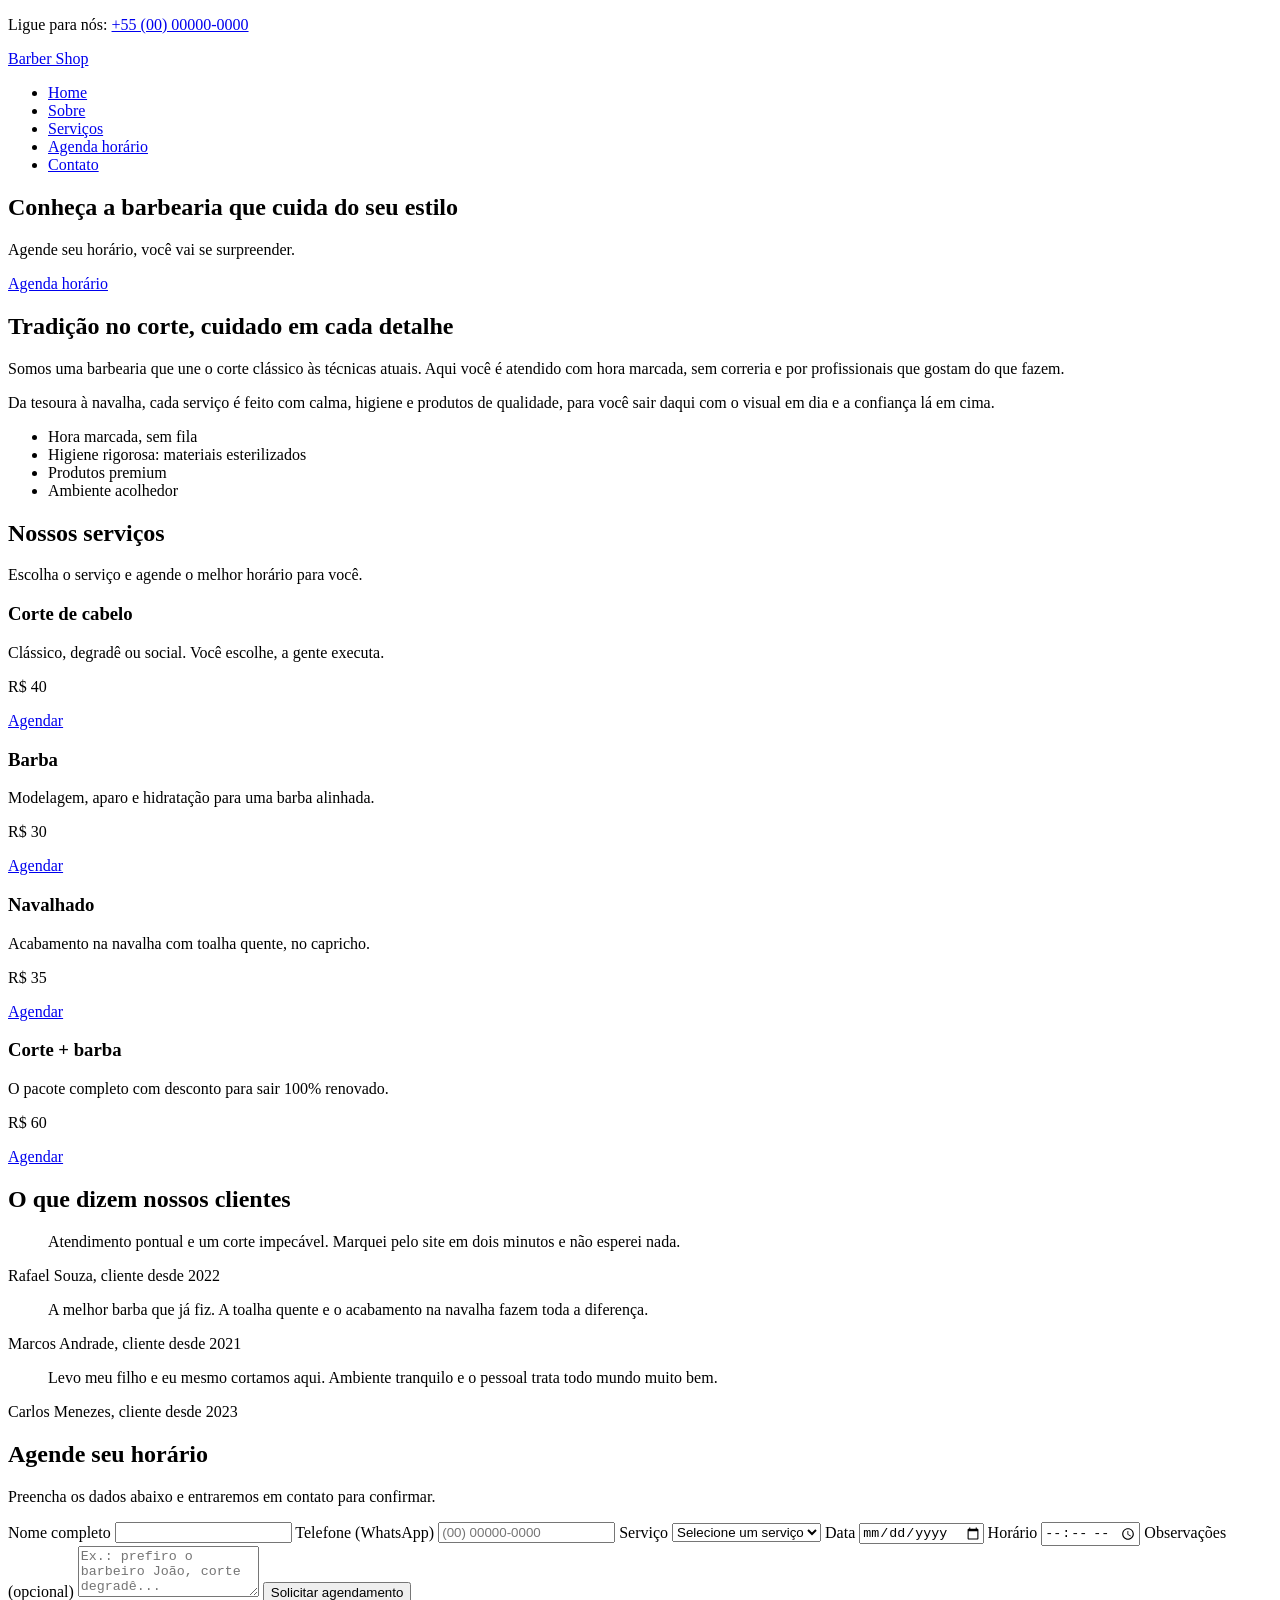
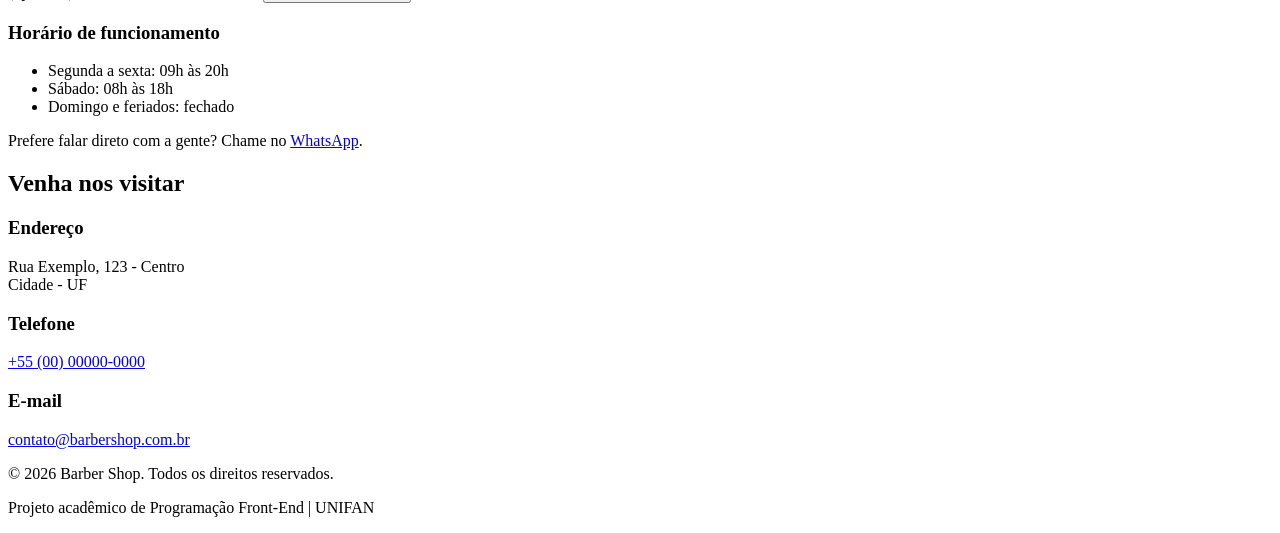
==== index.html @ 14762e59 "Versão 1 - estrutura htlm inicial" ====
<!DOCTYPE html>
<html lang="pt-BR">

<head>
  <meta charset="UTF-8">
  <meta name="viewport" content="width=device-width, initial-scale=1">
  <title>Barber Shop | Barbearia com hora marcada</title>
</head>

<body>

  <header>
    <p>Ligue para nós: <a href="tel:+5500000000000">+55 (00) 00000-0000</a></p>

    <nav aria-label="Menu principal">
      <a href="#home">Barber Shop</a>
      <ul>
        <li><a href="#home">Home</a></li>
        <li><a href="#sobre">Sobre</a></li>
        <li><a href="#servicos">Serviços</a></li>
        <li><a href="#agendamento">Agenda horário</a></li>
        <li><a href="#contato">Contato</a></li>
      </ul>
    </nav>
  </header>

  <main>

    <section id="home">
      <h1>Conheça a barbearia que cuida do seu estilo</h1>
      <p>Agende seu horário, você vai se surpreender.</p>
      <a href="#agendamento">Agenda horário</a>
    </section>

    <section id="sobre">
      <h2>Tradição no corte, cuidado em cada detalhe</h2>
      <p>
        Somos uma barbearia que une o corte clássico às técnicas atuais. Aqui você é atendido
        com hora marcada, sem correria e por profissionais que gostam do que fazem.
      </p>
      <p>
        Da tesoura à navalha, cada serviço é feito com calma, higiene e produtos de qualidade,
        para você sair daqui com o visual em dia e a confiança lá em cima.
      </p>

      <ul>
        <li>Hora marcada, sem fila</li>
        <li>Higiene rigorosa: materiais esterilizados</li>
        <li>Produtos premium</li>
        <li>Ambiente acolhedor</li>
      </ul>
    </section>

    <section id="servicos">
      <h2>Nossos serviços</h2>
      <p>Escolha o serviço e agende o melhor horário para você.</p>

      <article>
        <h3>Corte de cabelo</h3>
        <p>Clássico, degradê ou social. Você escolhe, a gente executa.</p>
        <p>R$ 40</p>
        <a href="#agendamento">Agendar</a>
      </article>

      <article>
        <h3>Barba</h3>
        <p>Modelagem, aparo e hidratação para uma barba alinhada.</p>
        <p>R$ 30</p>
        <a href="#agendamento">Agendar</a>
      </article>

      <article>
        <h3>Navalhado</h3>
        <p>Acabamento na navalha com toalha quente, no capricho.</p>
        <p>R$ 35</p>
        <a href="#agendamento">Agendar</a>
      </article>

      <article>
        <h3>Corte + barba</h3>
        <p>O pacote completo com desconto para sair 100% renovado.</p>
        <p>R$ 60</p>
        <a href="#agendamento">Agendar</a>
      </article>
    </section>

    <section id="depoimentos">
      <h2>O que dizem nossos clientes</h2>

      <article>
        <blockquote>
          <p>Atendimento pontual e um corte impecável. Marquei pelo site em dois minutos e não esperei nada.</p>
        </blockquote>
        <p>Rafael Souza, cliente desde 2022</p>
      </article>

      <article>
        <blockquote>
          <p>A melhor barba que já fiz. A toalha quente e o acabamento na navalha fazem toda a diferença.</p>
        </blockquote>
        <p>Marcos Andrade, cliente desde 2021</p>
      </article>

      <article>
        <blockquote>
          <p>Levo meu filho e eu mesmo cortamos aqui. Ambiente tranquilo e o pessoal trata todo mundo muito bem.</p>
        </blockquote>
        <p>Carlos Menezes, cliente desde 2023</p>
      </article>
    </section>

    <section id="agendamento">
      <h2>Agende seu horário</h2>
      <p>Preencha os dados abaixo e entraremos em contato para confirmar.</p>

      <form action="#" method="post">
        <label for="nome">Nome completo</label>
        <input type="text" id="nome" name="nome" autocomplete="name" required>

        <label for="telefone">Telefone (WhatsApp)</label>
        <input type="tel" id="telefone" name="telefone" autocomplete="tel" placeholder="(00) 00000-0000" required>

        <label for="servico">Serviço</label>
        <select id="servico" name="servico" required>
          <option value="" selected disabled>Selecione um serviço</option>
          <option value="corte">Corte de cabelo</option>
          <option value="barba">Barba</option>
          <option value="navalhado">Navalhado</option>
          <option value="combo">Corte + barba</option>
        </select>

        <label for="data">Data</label>
        <input type="date" id="data" name="data" required>

        <label for="hora">Horário</label>
        <input type="time" id="hora" name="hora" min="09:00" max="20:00" required>

        <label for="observacoes">Observações (opcional)</label>
        <textarea id="observacoes" name="observacoes" rows="3" placeholder="Ex.: prefiro o barbeiro João, corte degradê..."></textarea>

        <button type="submit">Solicitar agendamento</button>
      </form>

      <aside>
        <h3>Horário de funcionamento</h3>
        <ul>
          <li>Segunda a sexta: 09h às 20h</li>
          <li>Sábado: 08h às 18h</li>
          <li>Domingo e feriados: fechado</li>
        </ul>
        <p>Prefere falar direto com a gente? Chame no <a href="https://wa.me/5500000000000" target="_blank" rel="noopener">WhatsApp</a>.</p>
      </aside>
    </section>

    <!-- ---------- CONTATO ---------- -->
    <section id="contato">
      <h2>Venha nos visitar</h2>

      <article>
        <h3>Endereço</h3>
        <p>Rua Exemplo, 123 - Centro<br>Cidade - UF</p>
      </article>

      <article>
        <h3>Telefone</h3>
        <p><a href="tel:+5500000000000">+55 (00) 00000-0000</a></p>
      </article>

      <article>
        <h3>E-mail</h3>
        <p><a href="mailto:contato@barbershop.com.br">contato@barbershop.com.br</a></p>
      </article>
    </section>

  </main>

  <footer>
    <p>&copy; 2026 Barber Shop. Todos os direitos reservados.</p>
    <p>Projeto acadêmico de Programação Front-End | UNIFAN</p>
  </footer>

</body>

</html>
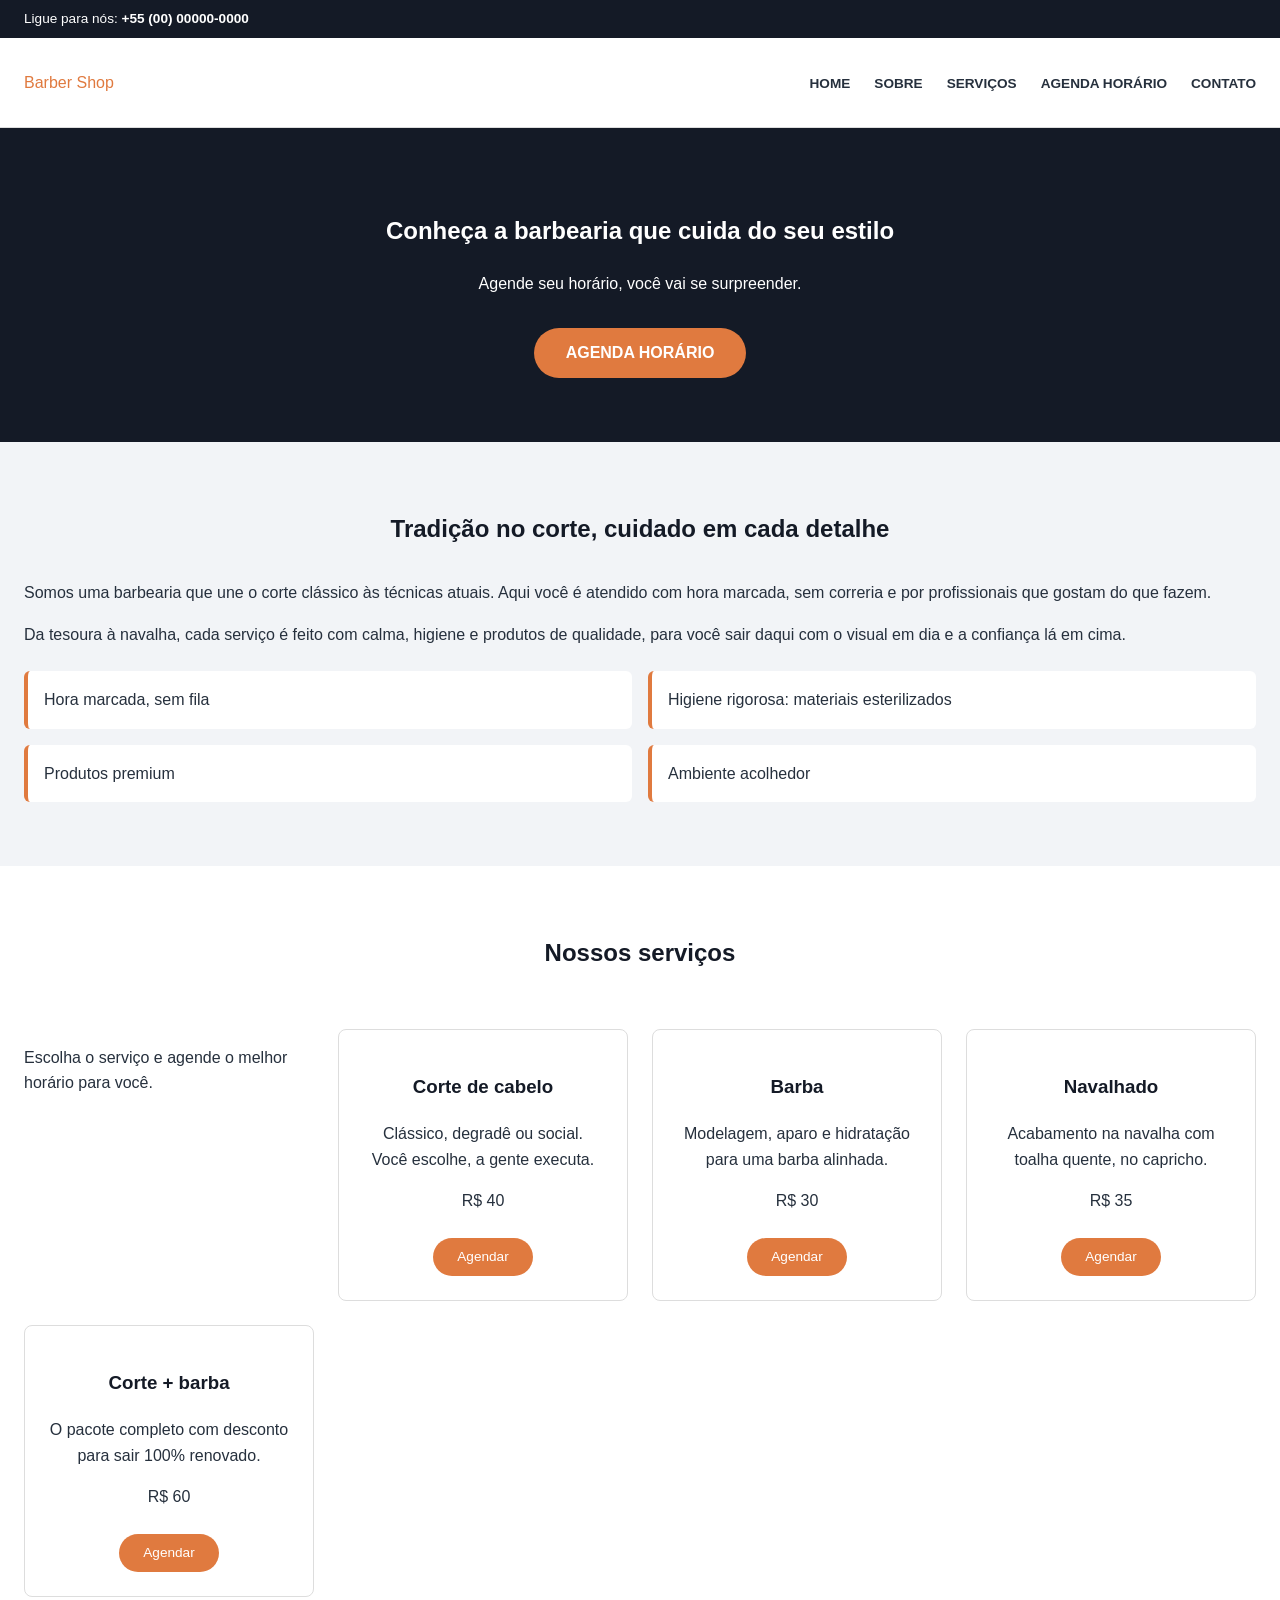
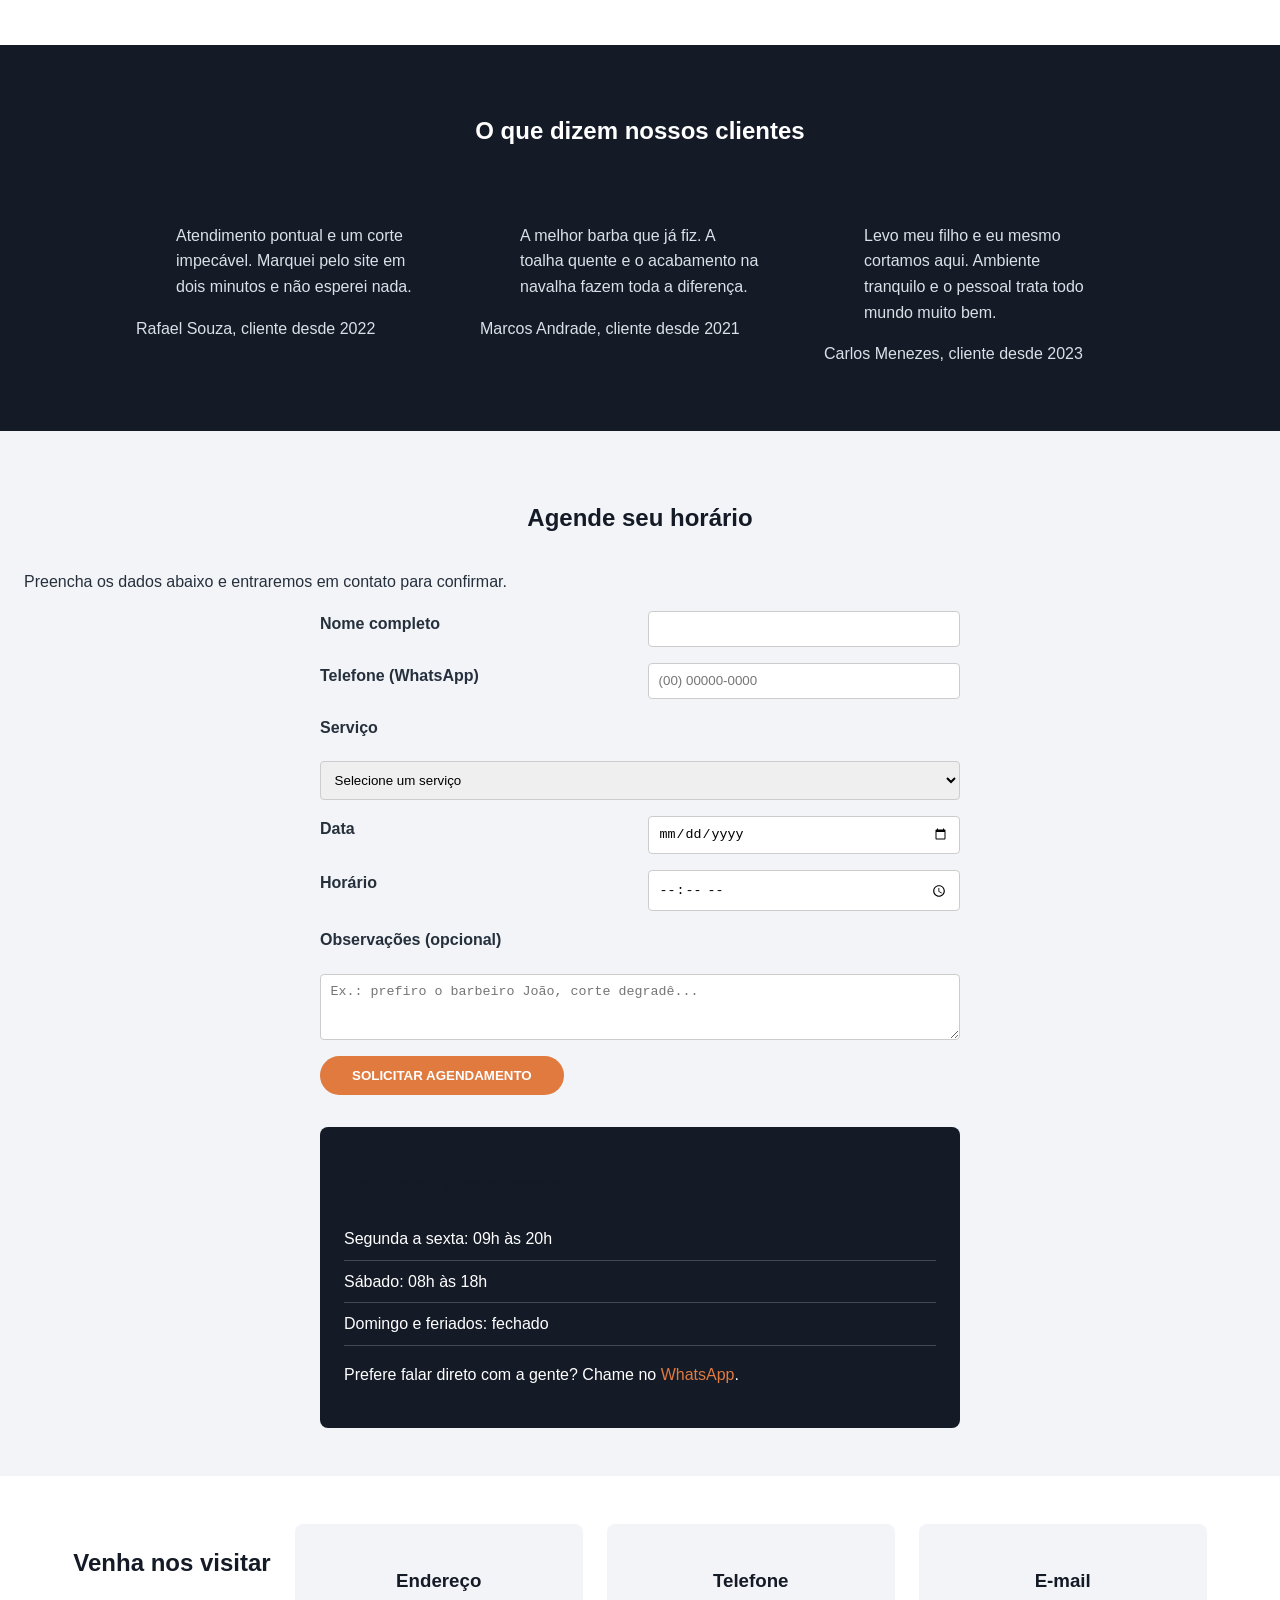
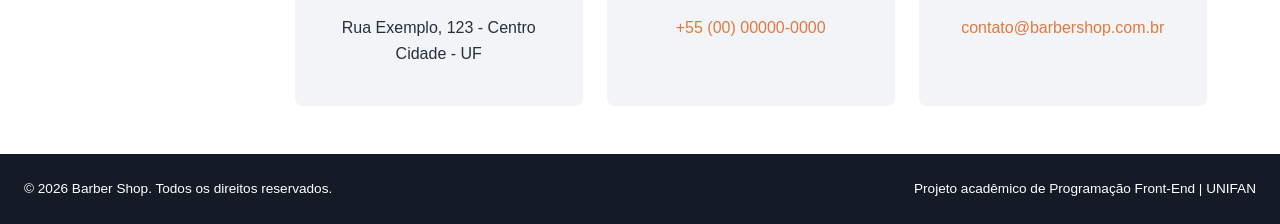
==== commit 1161f70d: "versão 2 primeiro prototipo do css" ====
--- a/index.html
+++ b/index.html
@@ -5,6 +5,8 @@
   <meta charset="UTF-8">
   <meta name="viewport" content="width=device-width, initial-scale=1">
   <title>Barber Shop | Barbearia com hora marcada</title>
+  <link rel="stylesheet" href="css/style.css">
+
 </head>
 
 <body>
@@ -152,7 +154,7 @@
       </aside>
     </section>
 
-    <!-- ---------- CONTATO ---------- -->
+
     <section id="contato">
       <h2>Venha nos visitar</h2>
 
@@ -174,6 +176,7 @@
 
   </main>
 
+
   <footer>
     <p>&copy; 2026 Barber Shop. Todos os direitos reservados.</p>
     <p>Projeto acadêmico de Programação Front-End | UNIFAN</p>
--- a/css/style.css
+++ b/css/style.css
@@ -0,0 +1,293 @@
+:root {
+  --cor-escura: #141a26;
+  --cor-destaque: #e07a3f;
+  --cor-texto: #26303d;
+  --cor-texto-suave: #5c6773;
+  --cor-fundo-alt: #f2f4f7;
+}
+
+* {
+  box-sizing: border-box;
+}
+
+body {
+  margin: 0;
+  font-family: Arial, sans-serif;
+  line-height: 1.6;
+  color: var(--cor-texto);
+}
+
+h1, h2, h3 {
+  color: var(--cor-escura);
+}
+
+a {
+  color: var(--cor-destaque);
+  text-decoration: none;
+}
+
+a:hover {
+  color: var(--cor-escura);
+}
+
+ul {
+  padding: 0;
+  list-style: none;
+}
+
+section {
+  padding: 3rem 1.5rem;
+}
+
+section > h2 {
+  text-align: center;
+  margin-bottom: 2rem;
+}
+
+header > p {
+  margin: 0;
+  padding: 0.5rem 1.5rem;
+  color: #fff;
+  background-color: var(--cor-escura);
+  font-size: 0.85rem;
+}
+
+header > p a {
+  color: #fff;
+  font-weight: bold;
+}
+
+header nav {
+  display: flex;
+  flex-wrap: wrap;
+  align-items: center;
+  justify-content: space-between;
+  gap: 1rem;
+  padding: 1rem 1.5rem;
+  background-color: #fff;
+  border-bottom: 1px solid #ddd;
+}
+
+header nav ul {
+  display: flex;
+  flex-wrap: wrap;
+  gap: 1.5rem;
+}
+
+header nav ul a {
+  color: var(--cor-texto);
+  font-weight: bold;
+  text-transform: uppercase;
+  font-size: 0.85rem;
+}
+
+#home {
+  padding: 4rem 1.5rem;
+  text-align: center;
+  color: #fff;
+  background-color: var(--cor-escura);
+}
+
+#home h1 {
+  color: #fff;
+}
+
+#home > a {
+  display: inline-block;
+  margin-top: 1rem;
+  padding: 0.75rem 2rem;
+  color: #fff;
+  background-color: var(--cor-destaque);
+  border-radius: 50px;
+  font-weight: bold;
+  text-transform: uppercase;
+}
+
+#sobre {
+  background-color: var(--cor-fundo-alt);
+}
+
+#sobre ul {
+  display: grid;
+  grid-template-columns: repeat(2, 1fr);
+  gap: 1rem;
+  margin-top: 1.5rem;
+}
+
+#sobre ul li {
+  padding: 1rem;
+  background-color: #fff;
+  border-left: 4px solid var(--cor-destaque);
+  border-radius: 6px;
+}
+
+#servicos {
+  display: grid;
+  grid-template-columns: repeat(4, 1fr);
+  gap: 1.5rem;
+}
+
+#servicos h2 {
+  grid-column: 1 / -1;
+}
+
+#servicos article {
+  padding: 1.5rem;
+  text-align: center;
+  border: 1px solid #ddd;
+  border-radius: 8px;
+}
+
+#servicos article a {
+  display: inline-block;
+  margin-top: 0.5rem;
+  padding: 0.5rem 1.5rem;
+  color: #fff;
+  background-color: var(--cor-destaque);
+  border-radius: 50px;
+  font-size: 0.85rem;
+}
+
+#depoimentos {
+  display: flex;
+  flex-wrap: wrap;
+  justify-content: center;
+  gap: 1.5rem;
+  color: #fff;
+  background-color: var(--cor-escura);
+}
+
+#depoimentos h2 {
+  flex-basis: 100%;
+  color: #fff;
+}
+
+#depoimentos article {
+  flex: 1 1 16rem;
+  max-width: 20rem;
+}
+
+#depoimentos p {
+  color: #dbe0e8;
+}
+
+#agendamento {
+  background-color: var(--cor-fundo-alt);
+}
+
+#agendamento form {
+  display: grid;
+  grid-template-columns: repeat(2, 1fr);
+  gap: 1rem;
+  max-width: 40rem;
+  margin: 0 auto;
+}
+
+#agendamento label {
+  font-weight: bold;
+  display: block;
+  margin-bottom: 0.3rem;
+}
+
+#agendamento input,
+#agendamento select,
+#agendamento textarea {
+  width: 100%;
+  padding: 0.6rem;
+  border: 1px solid #ccc;
+  border-radius: 4px;
+}
+
+#agendamento label[for="servico"],
+#agendamento select,
+#agendamento label[for="observacoes"],
+#agendamento textarea,
+#agendamento button {
+  grid-column: 1 / -1;
+}
+
+#agendamento button {
+  padding: 0.75rem 2rem;
+  color: #fff;
+  background-color: var(--cor-destaque);
+  border: none;
+  border-radius: 50px;
+  font-weight: bold;
+  text-transform: uppercase;
+  cursor: pointer;
+  justify-self: start;
+}
+
+#agendamento aside {
+  max-width: 40rem;
+  margin: 2rem auto 0;
+  padding: 1.5rem;
+  color: #fff;
+  background-color: var(--cor-escura);
+  border-radius: 8px;
+}
+
+#agendamento aside li {
+  display: flex;
+  justify-content: space-between;
+  padding: 0.5rem 0;
+  border-bottom: 1px solid rgba(255, 255, 255, 0.2);
+}
+
+#contato {
+  display: flex;
+  flex-wrap: wrap;
+  justify-content: center;
+  gap: 1.5rem;
+  text-align: center;
+}
+
+#contato article {
+  flex: 1 1 14rem;
+  max-width: 18rem;
+  padding: 1.5rem;
+  background-color: var(--cor-fundo-alt);
+  border-radius: 8px;
+}
+
+footer {
+  display: flex;
+  flex-wrap: wrap;
+  justify-content: space-between;
+  gap: 0.5rem 1.5rem;
+  padding: 1.5rem;
+  color: #fff;
+  background-color: var(--cor-escura);
+  font-size: 0.85rem;
+}
+
+footer p {
+  margin: 0;
+}
+
+@media (max-width: 991px) {
+  #servicos {
+    grid-template-columns: repeat(2, 1fr);
+  }
+}
+
+@media (max-width: 767px) {
+  #sobre ul {
+    grid-template-columns: 1fr;
+  }
+
+  #servicos {
+    grid-template-columns: 1fr;
+  }
+
+  #agendamento form {
+    grid-template-columns: 1fr;
+  }
+
+  #agendamento label,
+  #agendamento input,
+  #agendamento select,
+  #agendamento button {
+    grid-column: 1 / -1;
+  }
+}
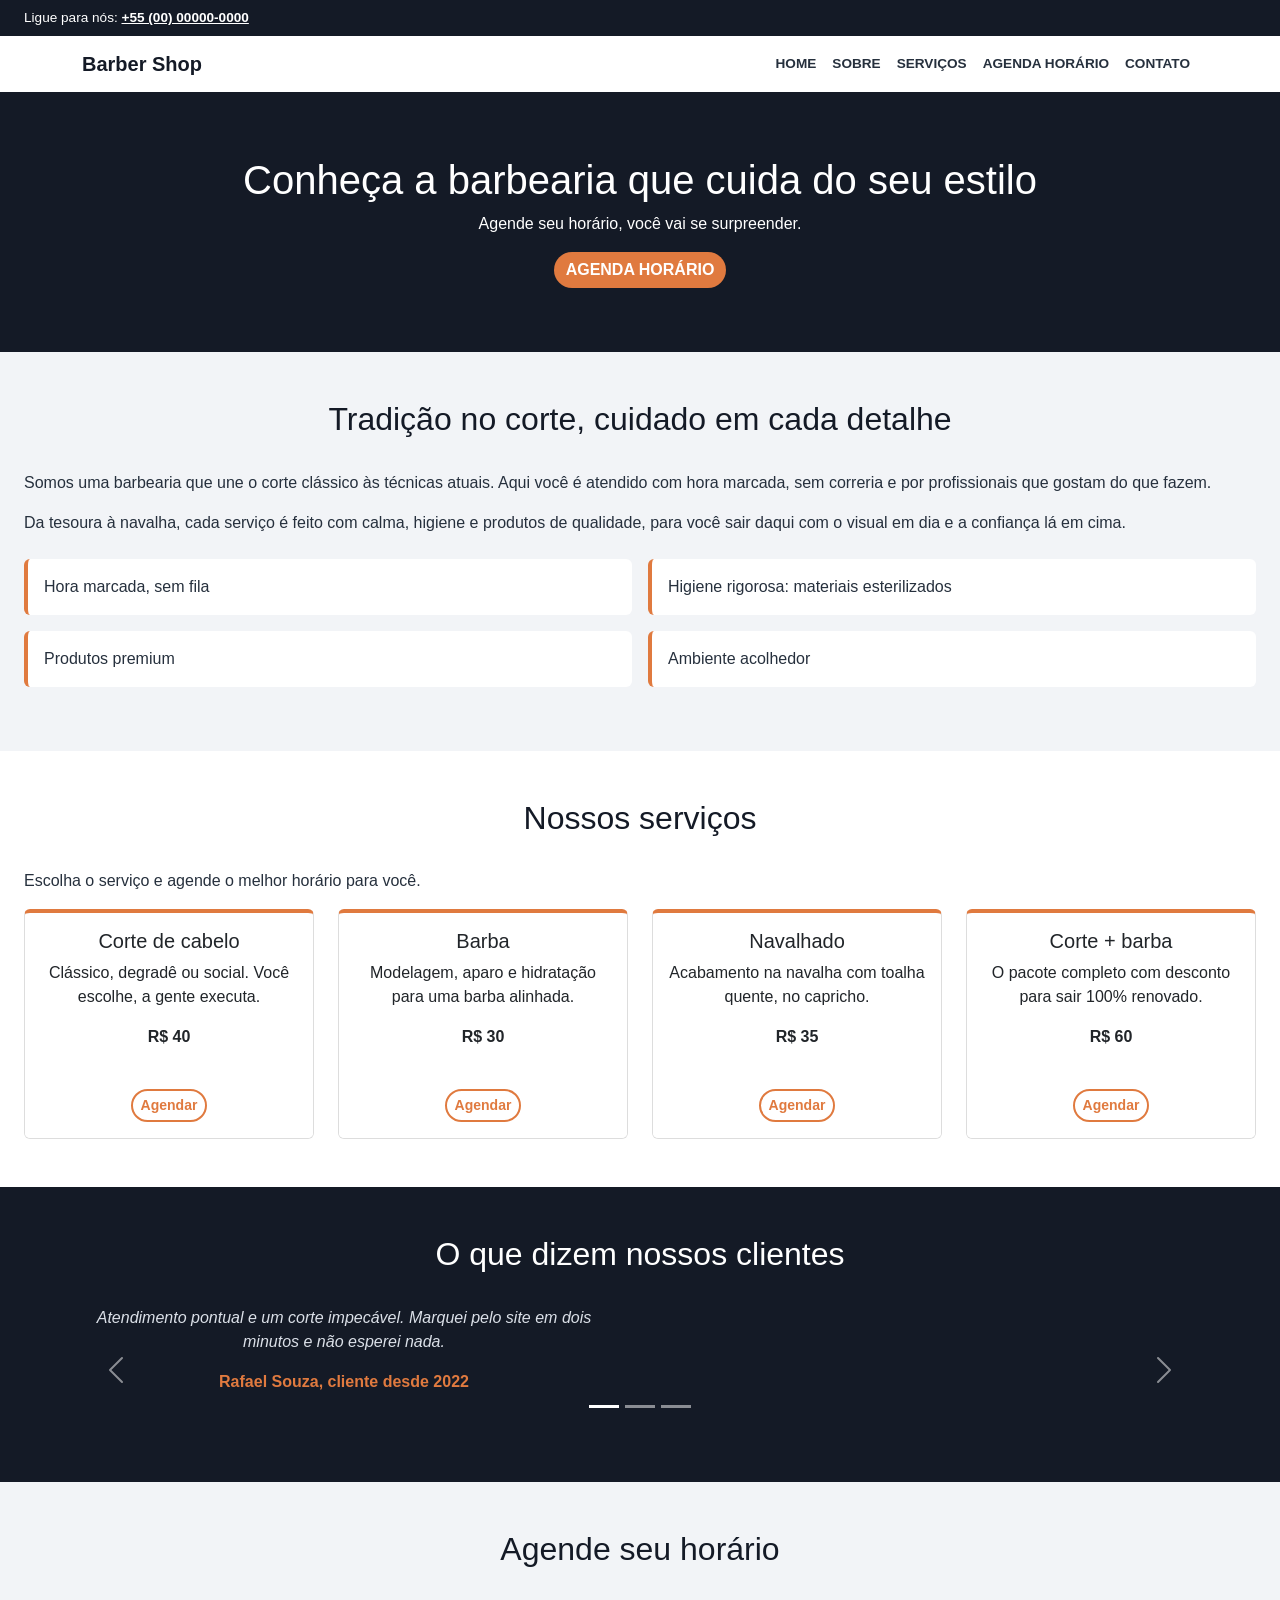
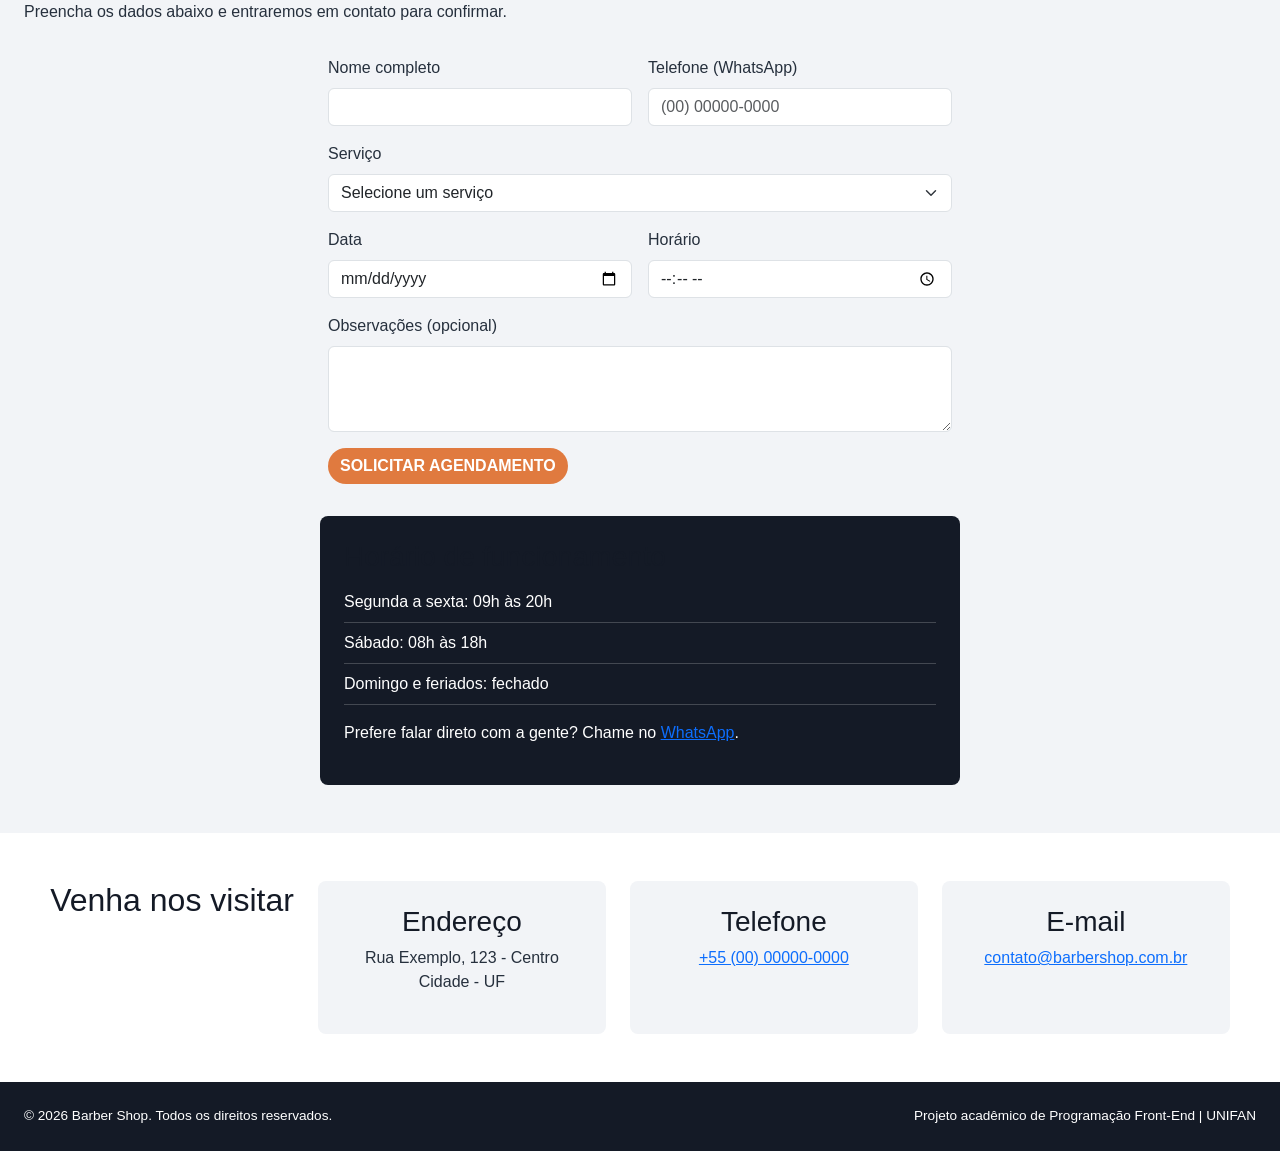
==== commit 81a63b2c: "Versão 3 - adição do bootstrap" ====
--- a/index.html
+++ b/index.html
@@ -5,8 +5,10 @@
   <meta charset="UTF-8">
   <meta name="viewport" content="width=device-width, initial-scale=1">
   <title>Barber Shop | Barbearia com hora marcada</title>
+
+  <link href="https://cdn.jsdelivr.net/npm/bootstrap@5.3.3/dist/css/bootstrap.min.css" rel="stylesheet">
+
   <link rel="stylesheet" href="css/style.css">
-
 </head>
 
 <body>
@@ -14,15 +16,25 @@
   <header>
     <p>Ligue para nós: <a href="tel:+5500000000000">+55 (00) 00000-0000</a></p>
 
-    <nav aria-label="Menu principal">
-      <a href="#home">Barber Shop</a>
-      <ul>
-        <li><a href="#home">Home</a></li>
-        <li><a href="#sobre">Sobre</a></li>
-        <li><a href="#servicos">Serviços</a></li>
-        <li><a href="#agendamento">Agenda horário</a></li>
-        <li><a href="#contato">Contato</a></li>
-      </ul>
+    <nav class="navbar navbar-expand-lg navbar-light bg-white" aria-label="Menu principal">
+      <div class="container">
+        <a class="navbar-brand" href="#home">Barber Shop</a>
+
+        <button class="navbar-toggler" type="button" data-bs-toggle="collapse" data-bs-target="#menuPrincipal"
+          aria-controls="menuPrincipal" aria-expanded="false" aria-label="Abrir menu">
+          <span class="navbar-toggler-icon"></span>
+        </button>
+
+        <div class="collapse navbar-collapse justify-content-end" id="menuPrincipal">
+          <ul class="navbar-nav">
+            <li class="nav-item"><a class="nav-link" href="#home">Home</a></li>
+            <li class="nav-item"><a class="nav-link" href="#sobre">Sobre</a></li>
+            <li class="nav-item"><a class="nav-link" href="#servicos">Serviços</a></li>
+            <li class="nav-item"><a class="nav-link" href="#agendamento">Agenda horário</a></li>
+            <li class="nav-item"><a class="nav-link" href="#contato">Contato</a></li>
+          </ul>
+        </div>
+      </div>
     </nav>
   </header>
 
@@ -31,7 +43,7 @@
     <section id="home">
       <h1>Conheça a barbearia que cuida do seu estilo</h1>
       <p>Agende seu horário, você vai se surpreender.</p>
-      <a href="#agendamento">Agenda horário</a>
+      <a href="#agendamento" class="btn btn-barbearia">Agenda horário</a>
     </section>
 
     <section id="sobre">
@@ -57,90 +69,155 @@
       <h2>Nossos serviços</h2>
       <p>Escolha o serviço e agende o melhor horário para você.</p>
 
-      <article>
-        <h3>Corte de cabelo</h3>
-        <p>Clássico, degradê ou social. Você escolhe, a gente executa.</p>
-        <p>R$ 40</p>
-        <a href="#agendamento">Agendar</a>
-      </article>
-
-      <article>
-        <h3>Barba</h3>
-        <p>Modelagem, aparo e hidratação para uma barba alinhada.</p>
-        <p>R$ 30</p>
-        <a href="#agendamento">Agendar</a>
-      </article>
-
-      <article>
-        <h3>Navalhado</h3>
-        <p>Acabamento na navalha com toalha quente, no capricho.</p>
-        <p>R$ 35</p>
-        <a href="#agendamento">Agendar</a>
-      </article>
-
-      <article>
-        <h3>Corte + barba</h3>
-        <p>O pacote completo com desconto para sair 100% renovado.</p>
-        <p>R$ 60</p>
-        <a href="#agendamento">Agendar</a>
-      </article>
+      <div class="row row-cols-1 row-cols-sm-2 row-cols-lg-4 g-4">
+
+        <div class="col">
+          <div class="card h-100 text-center">
+            <div class="card-body">
+              <h3 class="card-title h5">Corte de cabelo</h3>
+              <p class="card-text">Clássico, degradê ou social. Você escolhe, a gente executa.</p>
+              <p class="fw-bold">R$ 40</p>
+            </div>
+            <div class="card-footer bg-white border-0 pb-3">
+              <a href="#agendamento" class="btn btn-outline-barbearia btn-sm">Agendar</a>
+            </div>
+          </div>
+        </div>
+
+        <div class="col">
+          <div class="card h-100 text-center">
+            <div class="card-body">
+              <h3 class="card-title h5">Barba</h3>
+              <p class="card-text">Modelagem, aparo e hidratação para uma barba alinhada.</p>
+              <p class="fw-bold">R$ 30</p>
+            </div>
+            <div class="card-footer bg-white border-0 pb-3">
+              <a href="#agendamento" class="btn btn-outline-barbearia btn-sm">Agendar</a>
+            </div>
+          </div>
+        </div>
+
+        <div class="col">
+          <div class="card h-100 text-center">
+            <div class="card-body">
+              <h3 class="card-title h5">Navalhado</h3>
+              <p class="card-text">Acabamento na navalha com toalha quente, no capricho.</p>
+              <p class="fw-bold">R$ 35</p>
+            </div>
+            <div class="card-footer bg-white border-0 pb-3">
+              <a href="#agendamento" class="btn btn-outline-barbearia btn-sm">Agendar</a>
+            </div>
+          </div>
+        </div>
+
+        <div class="col">
+          <div class="card h-100 text-center">
+            <div class="card-body">
+              <h3 class="card-title h5">Corte + barba</h3>
+              <p class="card-text">O pacote completo com desconto para sair 100% renovado.</p>
+              <p class="fw-bold">R$ 60</p>
+            </div>
+            <div class="card-footer bg-white border-0 pb-3">
+              <a href="#agendamento" class="btn btn-outline-barbearia btn-sm">Agendar</a>
+            </div>
+          </div>
+        </div>
+
+      </div>
     </section>
 
     <section id="depoimentos">
       <h2>O que dizem nossos clientes</h2>
 
-      <article>
-        <blockquote>
-          <p>Atendimento pontual e um corte impecável. Marquei pelo site em dois minutos e não esperei nada.</p>
-        </blockquote>
-        <p>Rafael Souza, cliente desde 2022</p>
-      </article>
-
-      <article>
-        <blockquote>
-          <p>A melhor barba que já fiz. A toalha quente e o acabamento na navalha fazem toda a diferença.</p>
-        </blockquote>
-        <p>Marcos Andrade, cliente desde 2021</p>
-      </article>
-
-      <article>
-        <blockquote>
-          <p>Levo meu filho e eu mesmo cortamos aqui. Ambiente tranquilo e o pessoal trata todo mundo muito bem.</p>
-        </blockquote>
-        <p>Carlos Menezes, cliente desde 2023</p>
-      </article>
+      <div id="carouselDepoimentos" class="carousel slide" data-bs-ride="carousel">
+
+        <div class="carousel-indicators">
+          <button type="button" data-bs-target="#carouselDepoimentos" data-bs-slide-to="0" class="active" aria-current="true" aria-label="Depoimento 1"></button>
+          <button type="button" data-bs-target="#carouselDepoimentos" data-bs-slide-to="1" aria-label="Depoimento 2"></button>
+          <button type="button" data-bs-target="#carouselDepoimentos" data-bs-slide-to="2" aria-label="Depoimento 3"></button>
+        </div>
+
+        <div class="carousel-inner">
+
+          <div class="carousel-item active">
+            <blockquote>
+              <p>Atendimento pontual e um corte impecável. Marquei pelo site em dois minutos e não esperei nada.</p>
+            </blockquote>
+            <p>Rafael Souza, cliente desde 2022</p>
+          </div>
+
+          <div class="carousel-item">
+            <blockquote>
+              <p>A melhor barba que já fiz. A toalha quente e o acabamento na navalha fazem toda a diferença.</p>
+            </blockquote>
+            <p>Marcos Andrade, cliente desde 2021</p>
+          </div>
+
+          <div class="carousel-item">
+            <blockquote>
+              <p>Levo meu filho e eu mesmo cortamos aqui. Ambiente tranquilo e o pessoal trata todo mundo muito bem.</p>
+            </blockquote>
+            <p>Carlos Menezes, cliente desde 2023</p>
+          </div>
+
+        </div>
+
+        <button class="carousel-control-prev" type="button" data-bs-target="#carouselDepoimentos" data-bs-slide="prev">
+          <span class="carousel-control-prev-icon" aria-hidden="true"></span>
+          <span class="visually-hidden">Depoimento anterior</span>
+        </button>
+        <button class="carousel-control-next" type="button" data-bs-target="#carouselDepoimentos" data-bs-slide="next">
+          <span class="carousel-control-next-icon" aria-hidden="true"></span>
+          <span class="visually-hidden">Próximo depoimento</span>
+        </button>
+
+      </div>
     </section>
 
     <section id="agendamento">
       <h2>Agende seu horário</h2>
       <p>Preencha os dados abaixo e entraremos em contato para confirmar.</p>
 
-      <form action="#" method="post">
-        <label for="nome">Nome completo</label>
-        <input type="text" id="nome" name="nome" autocomplete="name" required>
-
-        <label for="telefone">Telefone (WhatsApp)</label>
-        <input type="tel" id="telefone" name="telefone" autocomplete="tel" placeholder="(00) 00000-0000" required>
-
-        <label for="servico">Serviço</label>
-        <select id="servico" name="servico" required>
-          <option value="" selected disabled>Selecione um serviço</option>
-          <option value="corte">Corte de cabelo</option>
-          <option value="barba">Barba</option>
-          <option value="navalhado">Navalhado</option>
-          <option value="combo">Corte + barba</option>
-        </select>
-
-        <label for="data">Data</label>
-        <input type="date" id="data" name="data" required>
-
-        <label for="hora">Horário</label>
-        <input type="time" id="hora" name="hora" min="09:00" max="20:00" required>
-
-        <label for="observacoes">Observações (opcional)</label>
-        <textarea id="observacoes" name="observacoes" rows="3" placeholder="Ex.: prefiro o barbeiro João, corte degradê..."></textarea>
-
-        <button type="submit">Solicitar agendamento</button>
+      <form class="row g-3">
+        <div class="col-md-6">
+          <label for="nome" class="form-label">Nome completo</label>
+          <input type="text" class="form-control" id="nome" name="nome" autocomplete="name" required>
+        </div>
+
+        <div class="col-md-6">
+          <label for="telefone" class="form-label">Telefone (WhatsApp)</label>
+          <input type="tel" class="form-control" id="telefone" name="telefone" autocomplete="tel" placeholder="(00) 00000-0000" required>
+        </div>
+
+        <div class="col-12">
+          <label for="servico" class="form-label">Serviço</label>
+          <select class="form-select" id="servico" name="servico" required>
+            <option value="" selected disabled>Selecione um serviço</option>
+            <option value="corte">Corte de cabelo</option>
+            <option value="barba">Barba</option>
+            <option value="navalhado">Navalhado</option>
+            <option value="combo">Corte + barba</option>
+          </select>
+        </div>
+
+        <div class="col-md-6">
+          <label for="data" class="form-label">Data</label>
+          <input type="date" class="form-control" id="data" name="data" required>
+        </div>
+
+        <div class="col-md-6">
+          <label for="hora" class="form-label">Horário</label>
+          <input type="time" class="form-control" id="hora" name="hora" min="09:00" max="20:00" required>
+        </div>
+
+        <div class="col-12">
+          <label for="observacoes" class="form-label">Observações (opcional)</label>
+          <textarea class="form-control" id="observacoes" name="observacoes" rows="3"></textarea>
+        </div>
+
+        <div class="col-12">
+          <button type="submit" class="btn btn-barbearia">Solicitar agendamento</button>
+        </div>
       </form>
 
       <aside>
@@ -154,7 +231,6 @@
       </aside>
     </section>
 
-
     <section id="contato">
       <h2>Venha nos visitar</h2>
 
@@ -176,12 +252,12 @@
 
   </main>
 
-
   <footer>
     <p>&copy; 2026 Barber Shop. Todos os direitos reservados.</p>
     <p>Projeto acadêmico de Programação Front-End | UNIFAN</p>
   </footer>
 
+  <script src="https://cdn.jsdelivr.net/npm/bootstrap@5.3.3/dist/js/bootstrap.bundle.min.js"></script>
 </body>
 
 </html>
--- a/css/style.css
+++ b/css/style.css
@@ -6,33 +6,13 @@
   --cor-fundo-alt: #f2f4f7;
 }
 
-* {
-  box-sizing: border-box;
-}
-
 body {
-  margin: 0;
   font-family: Arial, sans-serif;
-  line-height: 1.6;
   color: var(--cor-texto);
 }
 
 h1, h2, h3 {
   color: var(--cor-escura);
-}
-
-a {
-  color: var(--cor-destaque);
-  text-decoration: none;
-}
-
-a:hover {
-  color: var(--cor-escura);
-}
-
-ul {
-  padding: 0;
-  list-style: none;
 }
 
 section {
@@ -57,28 +37,47 @@
   font-weight: bold;
 }
 
-header nav {
-  display: flex;
-  flex-wrap: wrap;
-  align-items: center;
-  justify-content: space-between;
-  gap: 1rem;
-  padding: 1rem 1.5rem;
-  background-color: #fff;
-  border-bottom: 1px solid #ddd;
-}
-
-header nav ul {
-  display: flex;
-  flex-wrap: wrap;
-  gap: 1.5rem;
-}
-
-header nav ul a {
-  color: var(--cor-texto);
+.navbar-brand {
+  font-weight: bold;
+  color: var(--cor-escura);
+}
+
+.nav-link {
   font-weight: bold;
   text-transform: uppercase;
   font-size: 0.85rem;
+  color: var(--cor-texto);
+}
+
+.nav-link:hover {
+  color: var(--cor-destaque);
+}
+
+.btn-barbearia {
+  color: #fff;
+  background-color: var(--cor-destaque);
+  border: none;
+  border-radius: 50px;
+  font-weight: bold;
+  text-transform: uppercase;
+}
+
+.btn-barbearia:hover {
+  color: #fff;
+  background-color: var(--cor-escura);
+}
+
+.btn-outline-barbearia {
+  color: var(--cor-destaque);
+  border: 2px solid var(--cor-destaque);
+  border-radius: 50px;
+  font-weight: bold;
+}
+
+.btn-outline-barbearia:hover {
+  color: #fff;
+  background-color: var(--cor-destaque);
+  border-color: var(--cor-destaque);
 }
 
 #home {
@@ -90,17 +89,6 @@
 
 #home h1 {
   color: #fff;
-}
-
-#home > a {
-  display: inline-block;
-  margin-top: 1rem;
-  padding: 0.75rem 2rem;
-  color: #fff;
-  background-color: var(--cor-destaque);
-  border-radius: 50px;
-  font-weight: bold;
-  text-transform: uppercase;
 }
 
 #sobre {
@@ -112,6 +100,8 @@
   grid-template-columns: repeat(2, 1fr);
   gap: 1rem;
   margin-top: 1.5rem;
+  padding: 0;
+  list-style: none;
 }
 
 #sobre ul li {
@@ -121,54 +111,37 @@
   border-radius: 6px;
 }
 
-#servicos {
-  display: grid;
-  grid-template-columns: repeat(4, 1fr);
-  gap: 1.5rem;
-}
-
-#servicos h2 {
-  grid-column: 1 / -1;
-}
-
-#servicos article {
-  padding: 1.5rem;
-  text-align: center;
+.card {
   border: 1px solid #ddd;
-  border-radius: 8px;
-}
-
-#servicos article a {
-  display: inline-block;
-  margin-top: 0.5rem;
-  padding: 0.5rem 1.5rem;
-  color: #fff;
-  background-color: var(--cor-destaque);
-  border-radius: 50px;
-  font-size: 0.85rem;
+  border-top: 4px solid var(--cor-destaque);
 }
 
 #depoimentos {
-  display: flex;
-  flex-wrap: wrap;
-  justify-content: center;
-  gap: 1.5rem;
   color: #fff;
   background-color: var(--cor-escura);
 }
 
 #depoimentos h2 {
-  flex-basis: 100%;
-  color: #fff;
-}
-
-#depoimentos article {
-  flex: 1 1 16rem;
-  max-width: 20rem;
-}
-
-#depoimentos p {
+  color: #fff;
+}
+
+.carousel-item {
+  max-width: 40rem;
+  margin: 0 auto;
+  padding: 0 3rem 2.5rem;
+  text-align: center;
+}
+
+.carousel-item blockquote {
+  margin: 0 0 1rem;
+  font-style: italic;
   color: #dbe0e8;
+}
+
+.carousel-item > p {
+  margin: 0;
+  font-weight: bold;
+  color: var(--cor-destaque);
 }
 
 #agendamento {
@@ -176,46 +149,14 @@
 }
 
 #agendamento form {
-  display: grid;
-  grid-template-columns: repeat(2, 1fr);
-  gap: 1rem;
   max-width: 40rem;
   margin: 0 auto;
 }
 
-#agendamento label {
-  font-weight: bold;
-  display: block;
-  margin-bottom: 0.3rem;
-}
-
-#agendamento input,
-#agendamento select,
-#agendamento textarea {
-  width: 100%;
-  padding: 0.6rem;
-  border: 1px solid #ccc;
-  border-radius: 4px;
-}
-
-#agendamento label[for="servico"],
-#agendamento select,
-#agendamento label[for="observacoes"],
-#agendamento textarea,
-#agendamento button {
-  grid-column: 1 / -1;
-}
-
-#agendamento button {
-  padding: 0.75rem 2rem;
-  color: #fff;
-  background-color: var(--cor-destaque);
-  border: none;
-  border-radius: 50px;
-  font-weight: bold;
-  text-transform: uppercase;
-  cursor: pointer;
-  justify-self: start;
+.form-control:focus,
+.form-select:focus {
+  border-color: var(--cor-destaque);
+  box-shadow: 0 0 0 0.2rem rgba(224, 122, 63, 0.25);
 }
 
 #agendamento aside {
@@ -225,6 +166,12 @@
   color: #fff;
   background-color: var(--cor-escura);
   border-radius: 8px;
+}
+
+#agendamento aside ul {
+  padding: 0;
+  list-style: none;
+  margin-bottom: 1rem;
 }
 
 #agendamento aside li {
@@ -233,6 +180,7 @@
   padding: 0.5rem 0;
   border-bottom: 1px solid rgba(255, 255, 255, 0.2);
 }
+
 
 #contato {
   display: flex;
@@ -265,29 +213,8 @@
   margin: 0;
 }
 
-@media (max-width: 991px) {
-  #servicos {
-    grid-template-columns: repeat(2, 1fr);
-  }
-}
-
 @media (max-width: 767px) {
   #sobre ul {
     grid-template-columns: 1fr;
   }
-
-  #servicos {
-    grid-template-columns: 1fr;
-  }
-
-  #agendamento form {
-    grid-template-columns: 1fr;
-  }
-
-  #agendamento label,
-  #agendamento input,
-  #agendamento select,
-  #agendamento button {
-    grid-column: 1 / -1;
-  }
 }
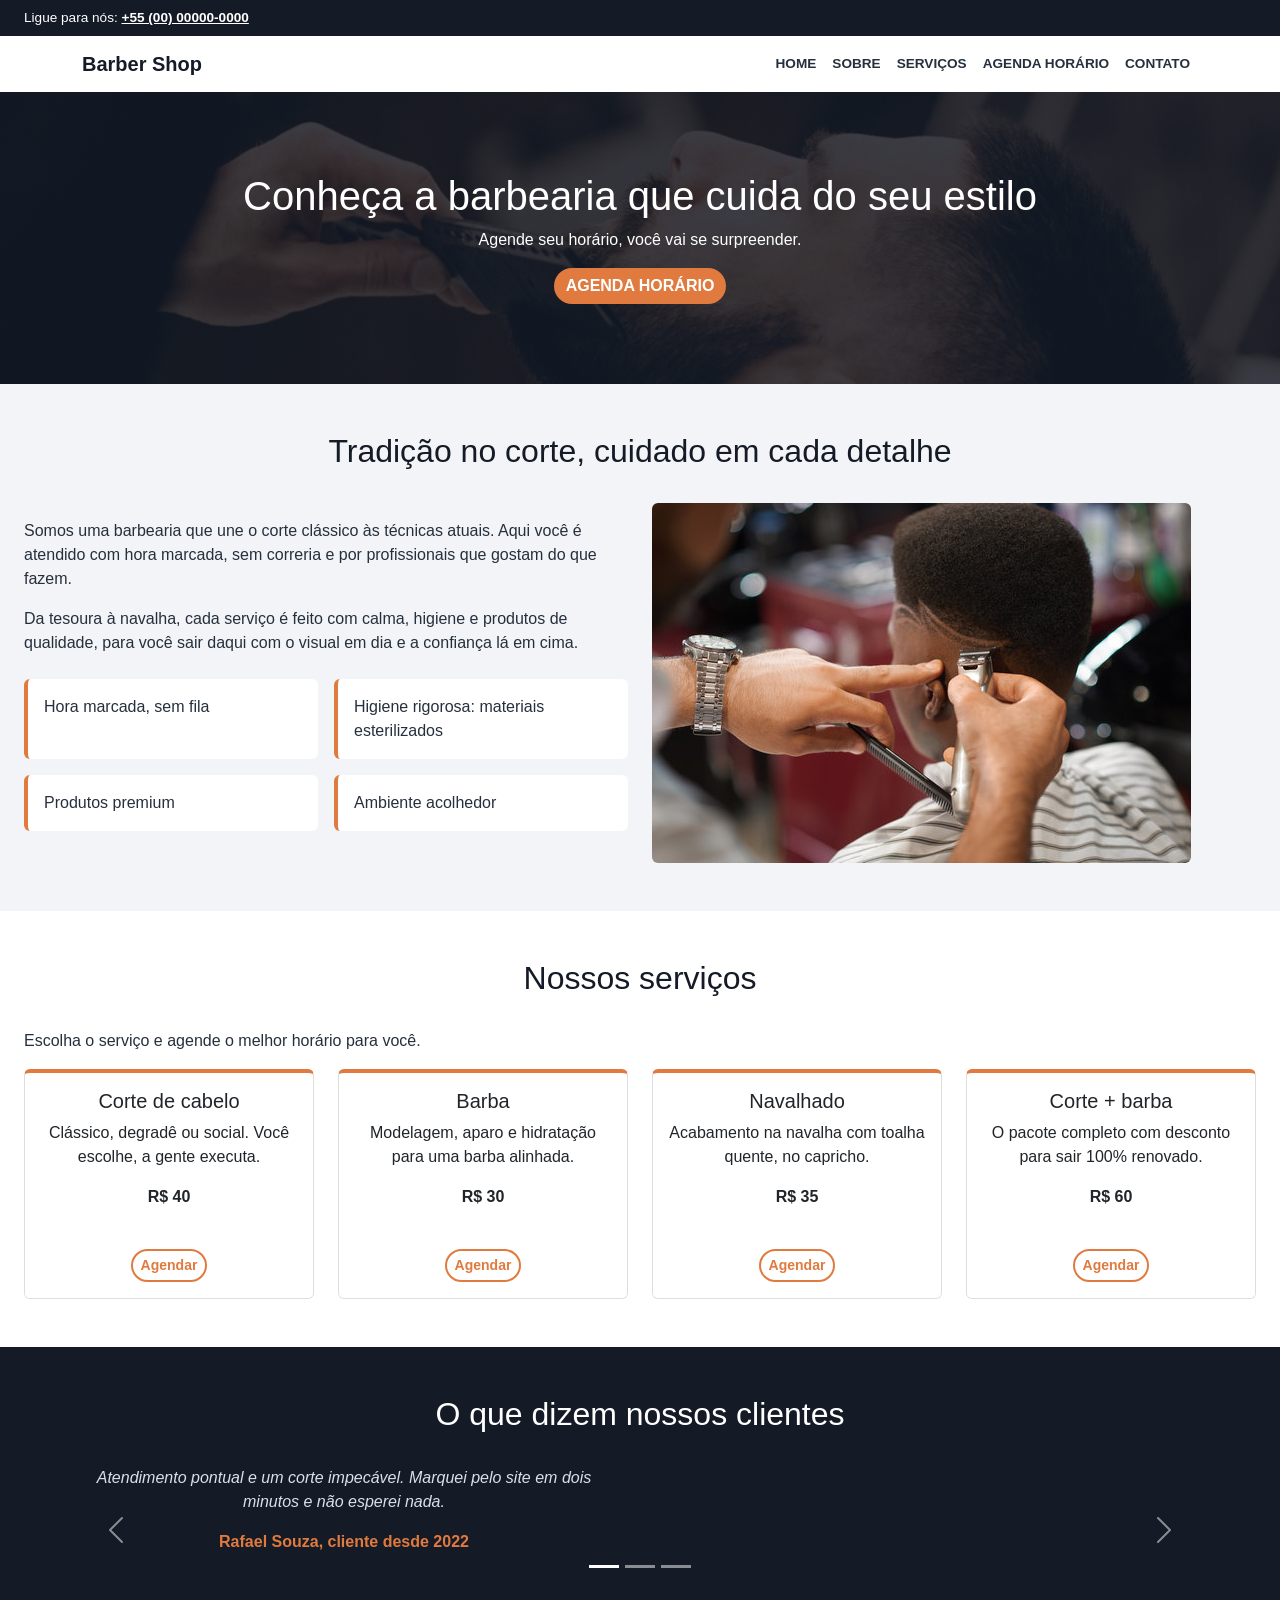
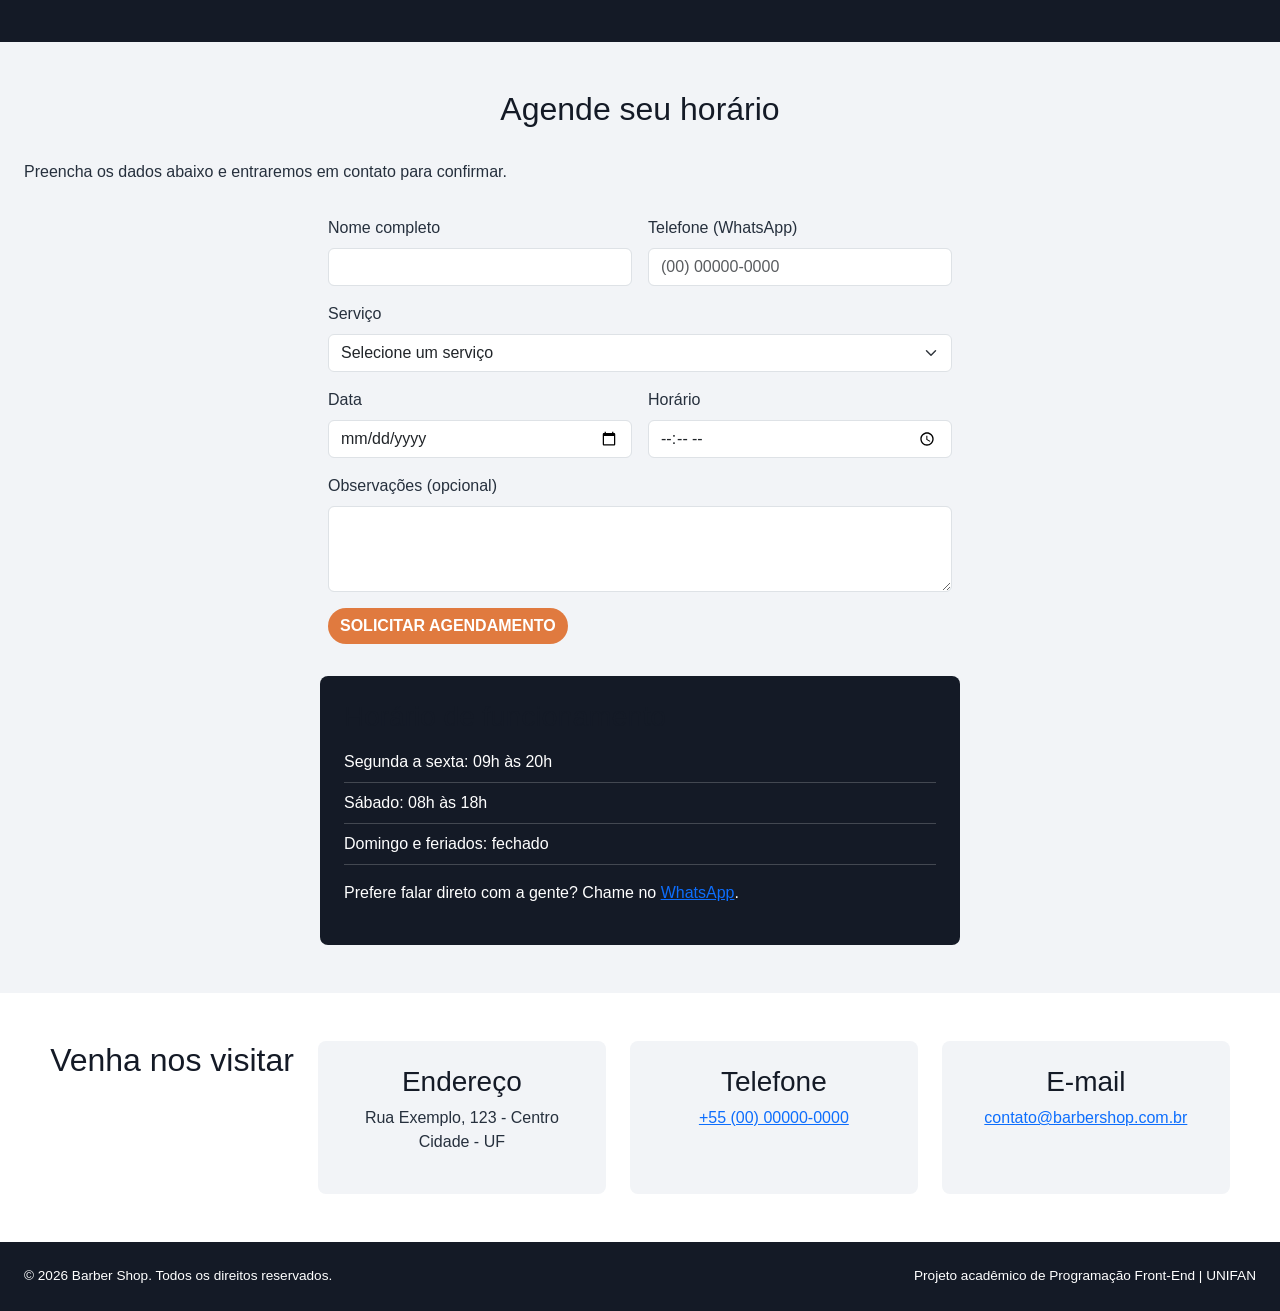
==== commit bc5724cc: "adciona imagens locais" ====
--- a/index.html
+++ b/index.html
@@ -16,6 +16,7 @@
   <header>
     <p>Ligue para nós: <a href="tel:+5500000000000">+55 (00) 00000-0000</a></p>
 
+    <!-- Componente Bootstrap: Navbar -->
     <nav class="navbar navbar-expand-lg navbar-light bg-white" aria-label="Menu principal">
       <div class="container">
         <a class="navbar-brand" href="#home">Barber Shop</a>
@@ -37,32 +38,42 @@
       </div>
     </nav>
   </header>
-
   <main>
 
     <section id="home">
       <h1>Conheça a barbearia que cuida do seu estilo</h1>
       <p>Agende seu horário, você vai se surpreender.</p>
+      <!-- Componente Bootstrap: Button -->
       <a href="#agendamento" class="btn btn-barbearia">Agenda horário</a>
     </section>
 
     <section id="sobre">
       <h2>Tradição no corte, cuidado em cada detalhe</h2>
-      <p>
-        Somos uma barbearia que une o corte clássico às técnicas atuais. Aqui você é atendido
-        com hora marcada, sem correria e por profissionais que gostam do que fazem.
-      </p>
-      <p>
-        Da tesoura à navalha, cada serviço é feito com calma, higiene e produtos de qualidade,
-        para você sair daqui com o visual em dia e a confiança lá em cima.
-      </p>
-
-      <ul>
-        <li>Hora marcada, sem fila</li>
-        <li>Higiene rigorosa: materiais esterilizados</li>
-        <li>Produtos premium</li>
-        <li>Ambiente acolhedor</li>
-      </ul>
+
+      <div class="row align-items-center g-4">
+        <div class="col-md-6">
+          <p>
+            Somos uma barbearia que une o corte clássico às técnicas atuais. Aqui você é atendido
+            com hora marcada, sem correria e por profissionais que gostam do que fazem.
+          </p>
+          <p>
+            Da tesoura à navalha, cada serviço é feito com calma, higiene e produtos de qualidade,
+            para você sair daqui com o visual em dia e a confiança lá em cima.
+          </p>
+
+          <ul>
+            <li>Hora marcada, sem fila</li>
+            <li>Higiene rigorosa: materiais esterilizados</li>
+            <li>Produtos premium</li>
+            <li>Ambiente acolhedor</li>
+          </ul>
+        </div>
+
+        <div class="col-md-6">
+          <img src="img/sobre.jpg"
+            class="img-fluid rounded" alt="Barbeiro atendendo um cliente na barbearia">
+        </div>
+      </div>
     </section>
 
     <section id="servicos">
--- a/css/style.css
+++ b/css/style.css
@@ -81,10 +81,12 @@
 }
 
 #home {
-  padding: 4rem 1.5rem;
-  text-align: center;
-  color: #fff;
-  background-color: var(--cor-escura);
+  padding: 5rem 1.5rem;
+  text-align: center;
+  color: #fff;
+  background:
+    linear-gradient(rgba(20, 26, 38, 0.82), rgba(20, 26, 38, 0.82)),
+    url("../img/hero.jpg") center / cover no-repeat;
 }
 
 #home h1 {
@@ -181,7 +183,6 @@
   border-bottom: 1px solid rgba(255, 255, 255, 0.2);
 }
 
-
 #contato {
   display: flex;
   flex-wrap: wrap;
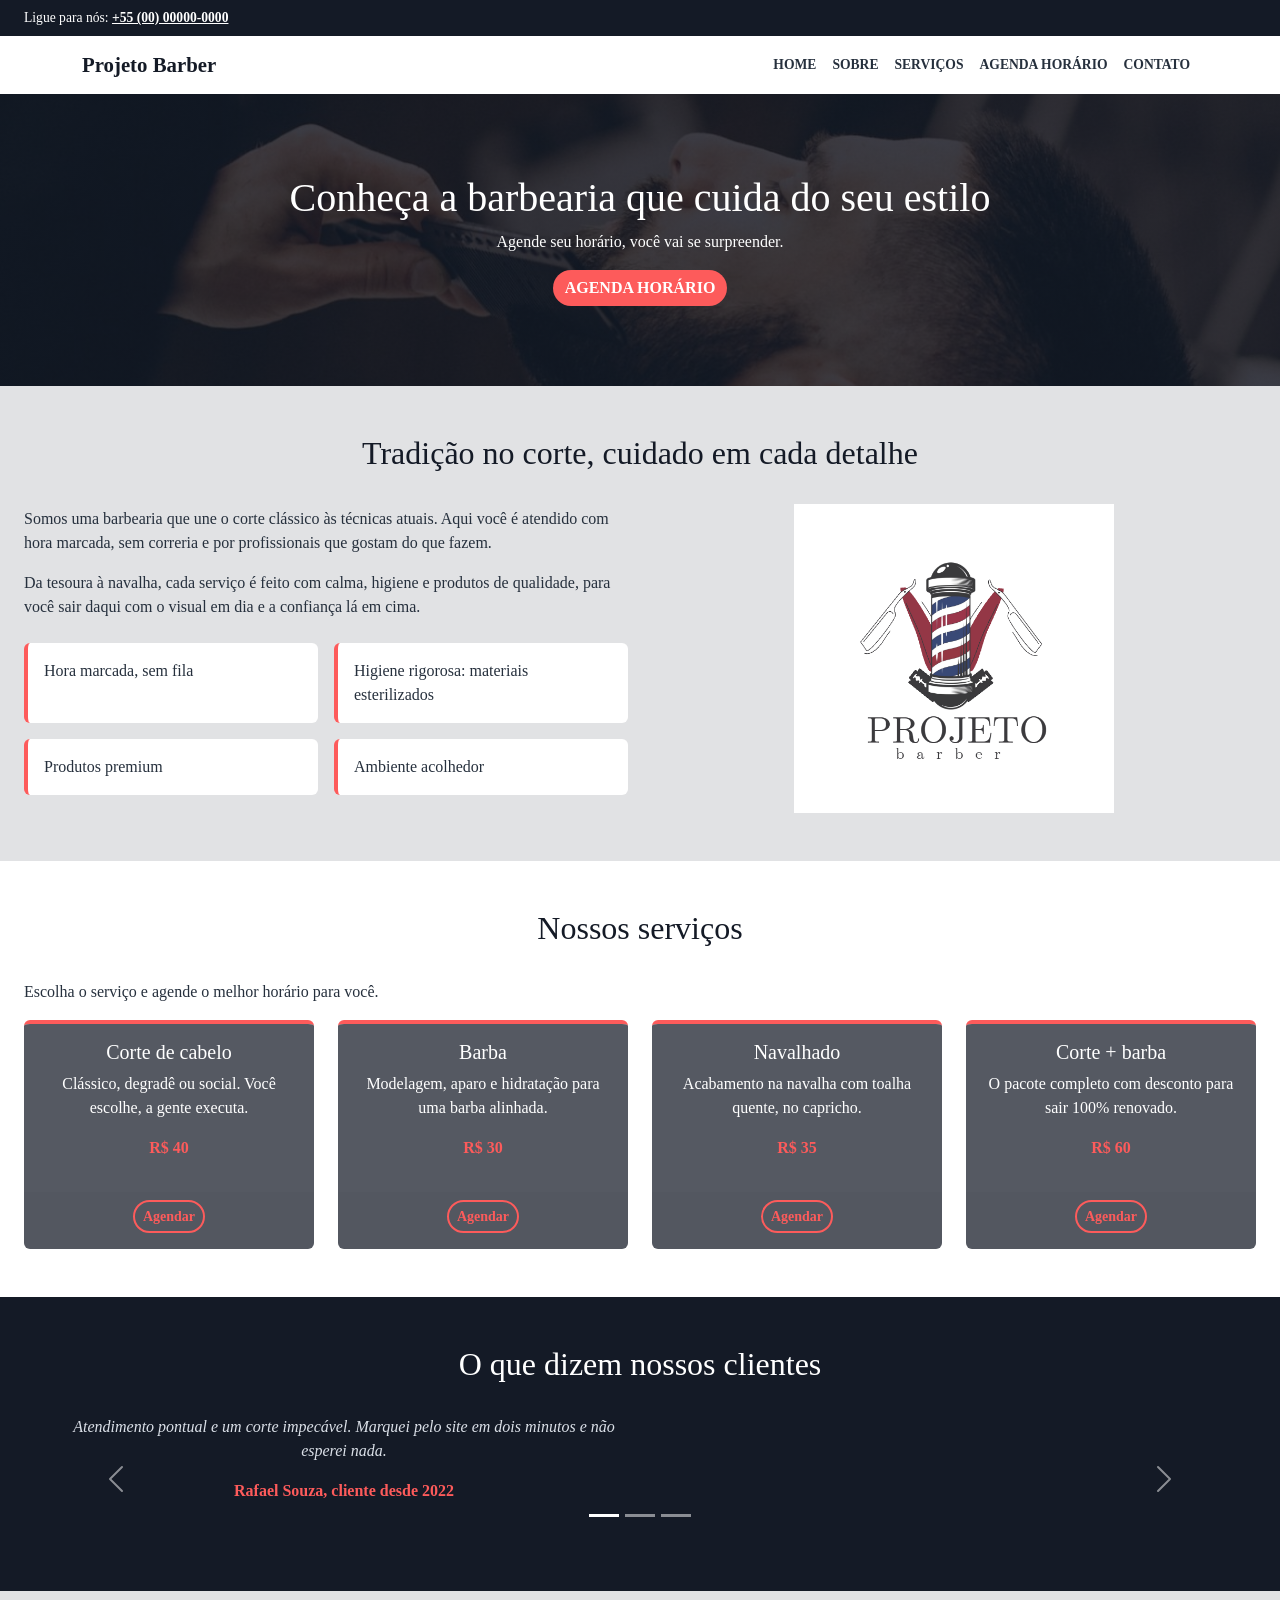
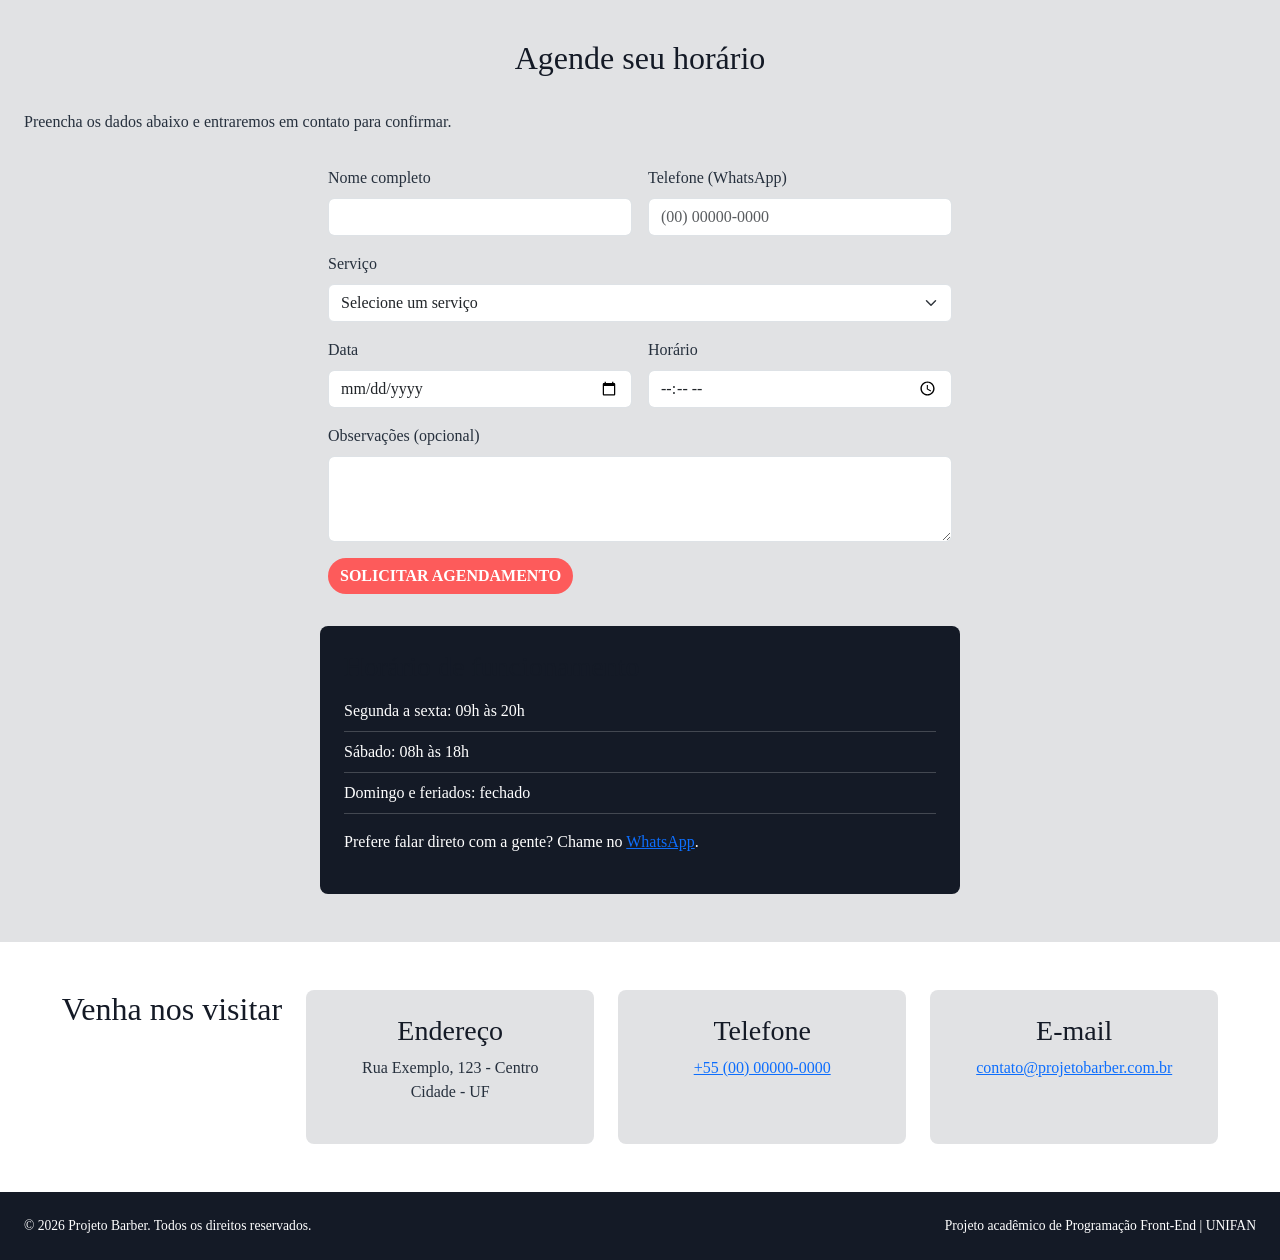
==== commit 1ecc6273: "Atualizações no visual do site, adotando uma identidade unica" ====
--- a/index.html
+++ b/index.html
@@ -4,7 +4,7 @@
 <head>
   <meta charset="UTF-8">
   <meta name="viewport" content="width=device-width, initial-scale=1">
-  <title>Barber Shop | Barbearia com hora marcada</title>
+  <title>Projeto Barber | Barbearia com hora marcada</title>
 
   <link href="https://cdn.jsdelivr.net/npm/bootstrap@5.3.3/dist/css/bootstrap.min.css" rel="stylesheet">
 
@@ -16,10 +16,9 @@
   <header>
     <p>Ligue para nós: <a href="tel:+5500000000000">+55 (00) 00000-0000</a></p>
 
-    <!-- Componente Bootstrap: Navbar -->
     <nav class="navbar navbar-expand-lg navbar-light bg-white" aria-label="Menu principal">
       <div class="container">
-        <a class="navbar-brand" href="#home">Barber Shop</a>
+        <a class="navbar-brand" href="#home">Projeto Barber</a>
 
         <button class="navbar-toggler" type="button" data-bs-toggle="collapse" data-bs-target="#menuPrincipal"
           aria-controls="menuPrincipal" aria-expanded="false" aria-label="Abrir menu">
@@ -38,12 +37,12 @@
       </div>
     </nav>
   </header>
+
   <main>
 
     <section id="home">
       <h1>Conheça a barbearia que cuida do seu estilo</h1>
       <p>Agende seu horário, você vai se surpreender.</p>
-      <!-- Componente Bootstrap: Button -->
       <a href="#agendamento" class="btn btn-barbearia">Agenda horário</a>
     </section>
 
@@ -69,9 +68,8 @@
           </ul>
         </div>
 
-        <div class="col-md-6">
-          <img src="img/sobre.jpg"
-            class="img-fluid rounded" alt="Barbeiro atendendo um cliente na barbearia">
+        <div class="col-md-6 text-center">
+          <img src="img/logo.png" class="img-fluid" alt="Logotipo Projeto Barber" style="max-width: 320px;">
         </div>
       </div>
     </section>
@@ -83,52 +81,52 @@
       <div class="row row-cols-1 row-cols-sm-2 row-cols-lg-4 g-4">
 
         <div class="col">
-          <div class="card h-100 text-center">
+          <div class="card h-100 text-center servico-card servico-card--corte">
             <div class="card-body">
               <h3 class="card-title h5">Corte de cabelo</h3>
               <p class="card-text">Clássico, degradê ou social. Você escolhe, a gente executa.</p>
               <p class="fw-bold">R$ 40</p>
             </div>
-            <div class="card-footer bg-white border-0 pb-3">
-              <a href="#agendamento" class="btn btn-outline-barbearia btn-sm">Agendar</a>
-            </div>
-          </div>
-        </div>
-
-        <div class="col">
-          <div class="card h-100 text-center">
+            <div class="card-footer border-0 pb-3">
+              <a href="#agendamento" class="btn btn-outline-barbearia btn-sm">Agendar</a>
+            </div>
+          </div>
+        </div>
+
+        <div class="col">
+          <div class="card h-100 text-center servico-card servico-card--barba">
             <div class="card-body">
               <h3 class="card-title h5">Barba</h3>
               <p class="card-text">Modelagem, aparo e hidratação para uma barba alinhada.</p>
               <p class="fw-bold">R$ 30</p>
             </div>
-            <div class="card-footer bg-white border-0 pb-3">
-              <a href="#agendamento" class="btn btn-outline-barbearia btn-sm">Agendar</a>
-            </div>
-          </div>
-        </div>
-
-        <div class="col">
-          <div class="card h-100 text-center">
+            <div class="card-footer border-0 pb-3">
+              <a href="#agendamento" class="btn btn-outline-barbearia btn-sm">Agendar</a>
+            </div>
+          </div>
+        </div>
+
+        <div class="col">
+          <div class="card h-100 text-center servico-card servico-card--navalhado">
             <div class="card-body">
               <h3 class="card-title h5">Navalhado</h3>
               <p class="card-text">Acabamento na navalha com toalha quente, no capricho.</p>
               <p class="fw-bold">R$ 35</p>
             </div>
-            <div class="card-footer bg-white border-0 pb-3">
-              <a href="#agendamento" class="btn btn-outline-barbearia btn-sm">Agendar</a>
-            </div>
-          </div>
-        </div>
-
-        <div class="col">
-          <div class="card h-100 text-center">
+            <div class="card-footer border-0 pb-3">
+              <a href="#agendamento" class="btn btn-outline-barbearia btn-sm">Agendar</a>
+            </div>
+          </div>
+        </div>
+
+        <div class="col">
+          <div class="card h-100 text-center servico-card servico-card--combo">
             <div class="card-body">
               <h3 class="card-title h5">Corte + barba</h3>
               <p class="card-text">O pacote completo com desconto para sair 100% renovado.</p>
               <p class="fw-bold">R$ 60</p>
             </div>
-            <div class="card-footer bg-white border-0 pb-3">
+            <div class="card-footer border-0 pb-3">
               <a href="#agendamento" class="btn btn-outline-barbearia btn-sm">Agendar</a>
             </div>
           </div>
@@ -257,14 +255,14 @@
 
       <article>
         <h3>E-mail</h3>
-        <p><a href="mailto:contato@barbershop.com.br">contato@barbershop.com.br</a></p>
+        <p><a href="mailto:contato@projetobarber.com.br">contato@projetobarber.com.br</a></p>
       </article>
     </section>
 
   </main>
 
   <footer>
-    <p>&copy; 2026 Barber Shop. Todos os direitos reservados.</p>
+    <p>&copy; 2026 Projeto Barber. Todos os direitos reservados.</p>
     <p>Projeto acadêmico de Programação Front-End | UNIFAN</p>
   </footer>
 
--- a/css/style.css
+++ b/css/style.css
@@ -1,18 +1,20 @@
 :root {
   --cor-escura: #141a26;
-  --cor-destaque: #e07a3f;
+  --cor-destaque: #fd5b5b;
   --cor-texto: #26303d;
-  --cor-texto-suave: #5c6773;
-  --cor-fundo-alt: #f2f4f7;
+  --cor-texto-suave: #353638;
+  --cor-fundo-alt: #e1e2e4;
+  --fonte-titulos: "Didot", "Bodoni Moda", Georgia, "Times New Roman", serif;
 }
 
 body {
-  font-family: Arial, sans-serif;
+  font-family: "Times New Roman", serif;
   color: var(--cor-texto);
 }
 
 h1, h2, h3 {
   color: var(--cor-escura);
+  font-family: var(--fonte-titulos);
 }
 
 section {
@@ -38,7 +40,9 @@
 }
 
 .navbar-brand {
-  font-weight: bold;
+  font-family: var(--fonte-titulos);
+  font-weight: bold;
+  font-size: 1.3rem;
   color: var(--cor-escura);
 }
 
@@ -113,9 +117,52 @@
   border-radius: 6px;
 }
 
-.card {
-  border: 1px solid #ddd;
+.servico-card {
+  position: relative;
+  overflow: hidden;
+  color: #fff;
+  border: none;
   border-top: 4px solid var(--cor-destaque);
+  background-size: cover;
+  background-position: center;
+}
+
+.servico-card::before {
+  content: "";
+  position: absolute;
+  inset: 0;
+  background-color: rgba(20, 26, 38, 0.72);
+}
+
+.servico-card .card-body,
+.servico-card .card-footer {
+  position: relative;
+  z-index: 1;
+}
+
+.servico-card h3,
+.servico-card .card-text {
+  color: #fff;
+}
+
+.servico-card .fw-bold {
+  color: var(--cor-destaque);
+}
+
+.servico-card--corte {
+  background-image: url("https://images.pexels.com/photos/7697225/pexels-photo-7697225.jpeg?auto=compress&cs=tinysrgb&w=800");
+}
+
+.servico-card--barba {
+  background-image: url("https://images.pexels.com/photos/7697484/pexels-photo-7697484.jpeg?auto=compress&cs=tinysrgb&w=800");
+}
+
+.servico-card--navalhado {
+  background-image: url("https://images.pexels.com/photos/7697648/pexels-photo-7697648.jpeg?auto=compress&cs=tinysrgb&w=800");
+}
+
+.servico-card--combo {
+  background-image: url("https://images.pexels.com/photos/7697642/pexels-photo-7697642.jpeg?auto=compress&cs=tinysrgb&w=800");
 }
 
 #depoimentos {
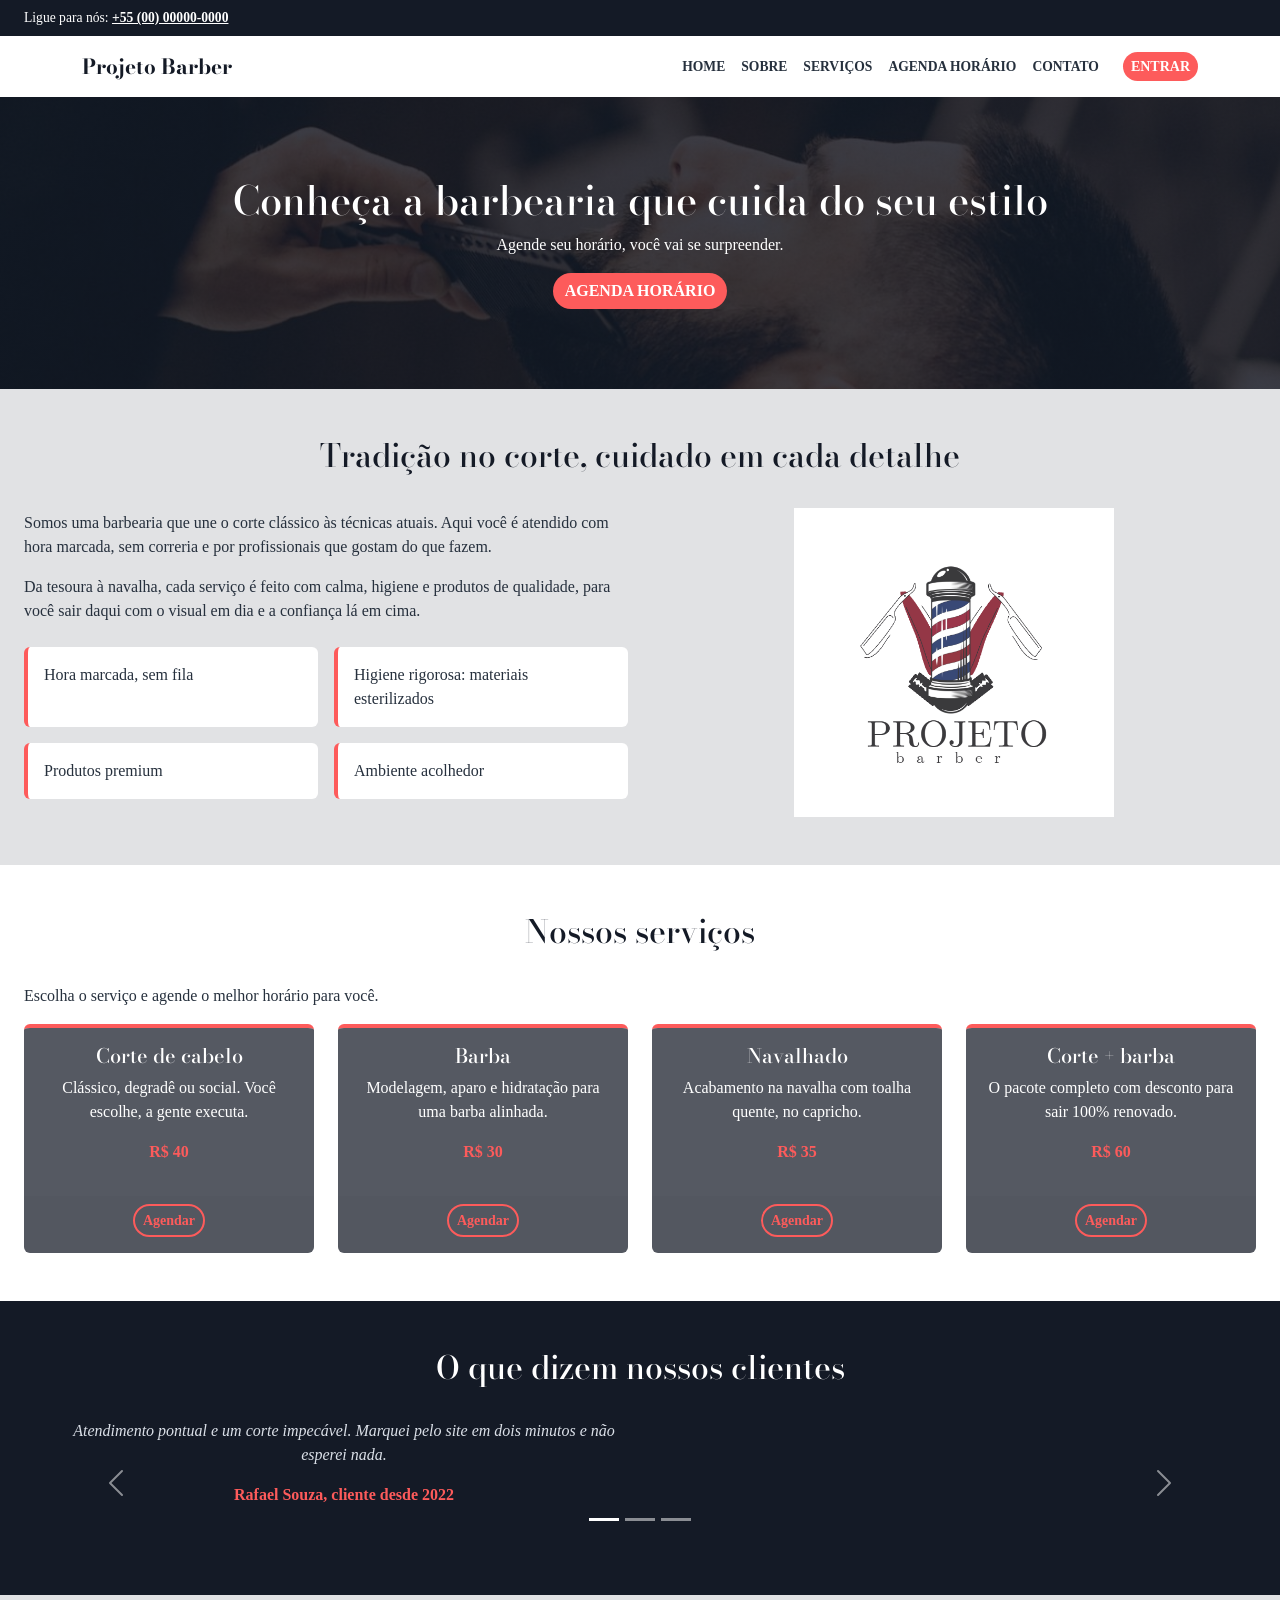
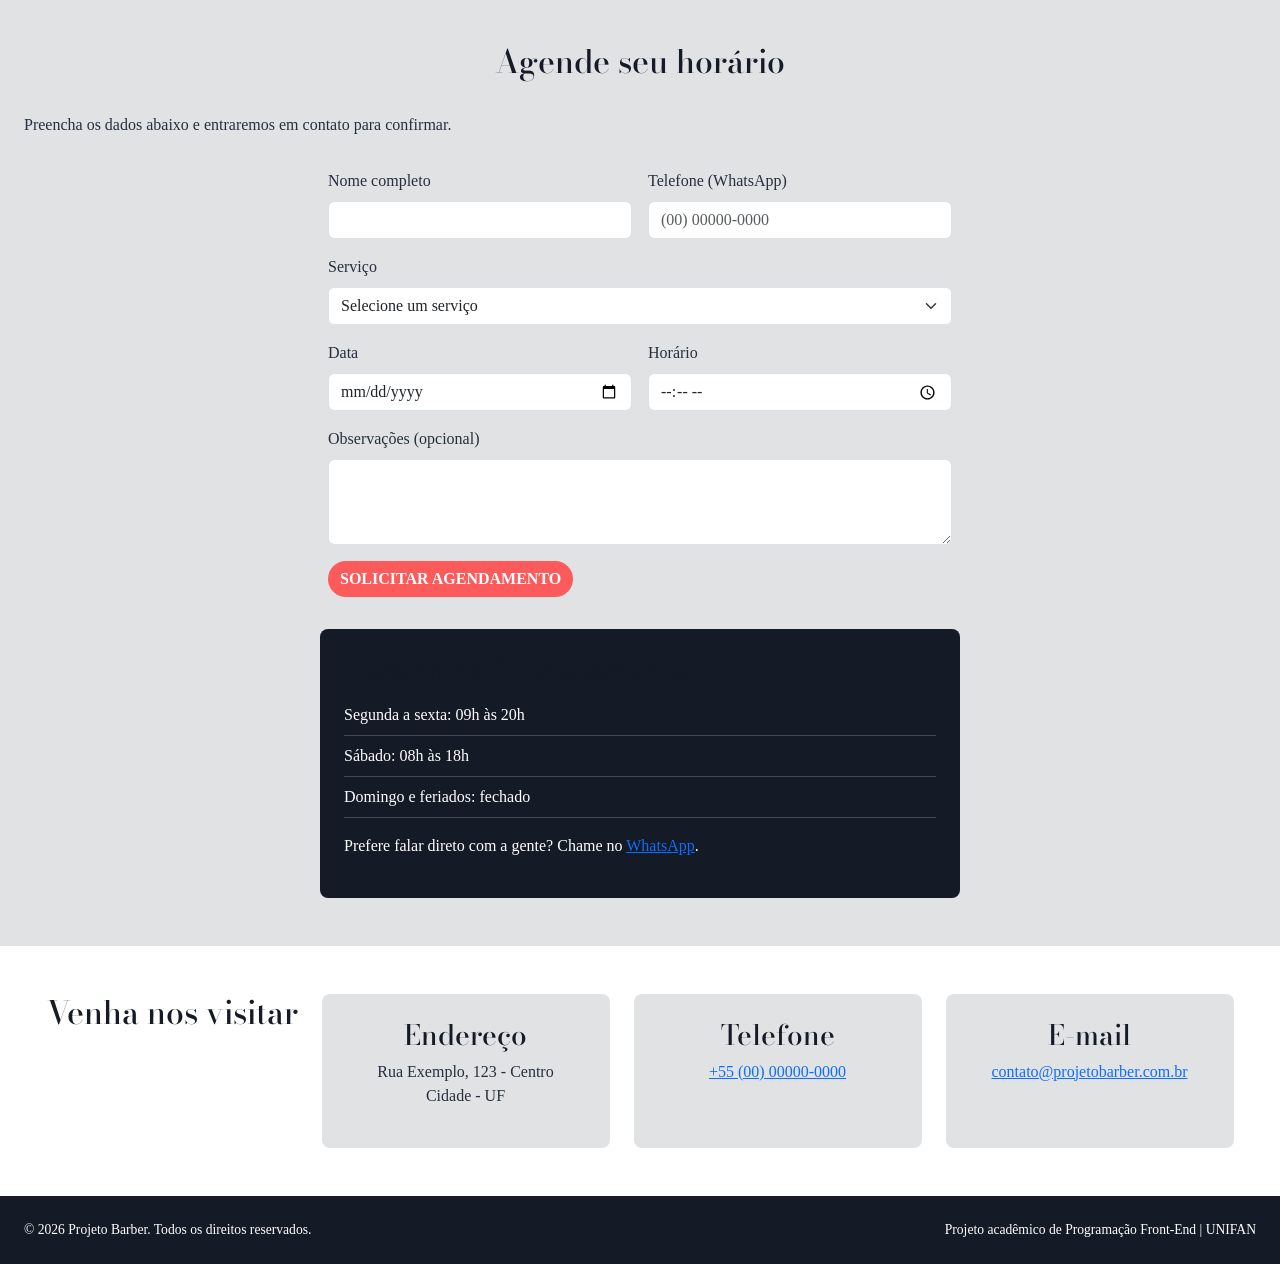
==== commit c306cc88: "Versão 5 - Login e cadastro com JavaScript e localStorage" ====
--- a/index.html
+++ b/index.html
@@ -8,7 +8,12 @@
 
   <link href="https://cdn.jsdelivr.net/npm/bootstrap@5.3.3/dist/css/bootstrap.min.css" rel="stylesheet">
 
+  <link rel="preconnect" href="https://fonts.googleapis.com">
+  <link rel="preconnect" href="https://fonts.gstatic.com" crossorigin>
+  <link href="https://fonts.googleapis.com/css2?family=Bodoni+Moda:ital,wght@0,400;0,700;1,400&display=swap" rel="stylesheet">
+
   <link rel="stylesheet" href="css/style.css">
+  <link rel="stylesheet" href="css/paginas.css">
 </head>
 
 <body>
@@ -26,12 +31,14 @@
         </button>
 
         <div class="collapse navbar-collapse justify-content-end" id="menuPrincipal">
-          <ul class="navbar-nav">
+          <ul class="navbar-nav align-items-lg-center">
             <li class="nav-item"><a class="nav-link" href="#home">Home</a></li>
             <li class="nav-item"><a class="nav-link" href="#sobre">Sobre</a></li>
             <li class="nav-item"><a class="nav-link" href="#servicos">Serviços</a></li>
             <li class="nav-item"><a class="nav-link" href="#agendamento">Agenda horário</a></li>
             <li class="nav-item"><a class="nav-link" href="#contato">Contato</a></li>
+
+            <li class="nav-item ms-lg-3" id="menuUsuario"></li>
           </ul>
         </div>
       </div>
@@ -43,6 +50,7 @@
     <section id="home">
       <h1>Conheça a barbearia que cuida do seu estilo</h1>
       <p>Agende seu horário, você vai se surpreender.</p>
+
       <a href="#agendamento" class="btn btn-barbearia">Agenda horário</a>
     </section>
 
@@ -267,6 +275,8 @@
   </footer>
 
   <script src="https://cdn.jsdelivr.net/npm/bootstrap@5.3.3/dist/js/bootstrap.bundle.min.js"></script>
+  <script src="js/storage.js"></script>
+  <script src="js/auth.js"></script>
 </body>
 
 </html>
--- a/css/paginas.css
+++ b/css/paginas.css
@@ -0,0 +1,73 @@
+.menu-usuario {
+  display: flex;
+  align-items: center;
+  gap: 0.75rem;
+  padding: 0.5rem 0;
+}
+
+.menu-usuario__nome {
+  font-size: 0.85rem;
+  font-weight: bold;
+  color: var(--cor-texto);
+}
+
+.pagina {
+  min-height: 70vh;
+  padding: 3rem 1.5rem;
+  background-color: var(--cor-fundo-alt);
+}
+
+.pagina h1,
+.pagina h2,
+.pagina h3 {
+  color: var(--cor-escura);
+}
+
+.painel legend {
+  float: none;
+  width: auto;
+  font-weight: bold;
+}
+
+.painel {
+  padding: 1.5rem;
+  background-color: #fff;
+  border-radius: 12px;
+  box-shadow: 0 6px 24px rgba(20, 26, 38, 0.12);
+}
+
+.auth-card {
+  padding: 2rem;
+  background-color: #fff;
+  border-top: 4px solid var(--cor-destaque);
+  border-radius: 12px;
+  box-shadow: 0 6px 24px rgba(20, 26, 38, 0.12);
+}
+
+.auth-card .nav-pills .nav-link.active,
+.auth-card .nav-pills .nav-link.active:hover {
+  color: #fff;
+  background-color: var(--cor-destaque);
+}
+
+.auth-card .form-control:focus {
+  border-color: var(--cor-destaque);
+  box-shadow: 0 0 0 0.2rem rgba(253, 91, 91, 0.25);
+}
+
+.nota-simulacao {
+  margin: 1.5rem 0 0;
+  font-size: 0.8rem;
+  text-align: center;
+  color: var(--cor-texto-suave);
+}
+
+@media (max-width: 575px) {
+  .pagina {
+    padding: 2rem 1rem;
+  }
+
+  .auth-card {
+    padding: 1.5rem 1.25rem;
+  }
+}
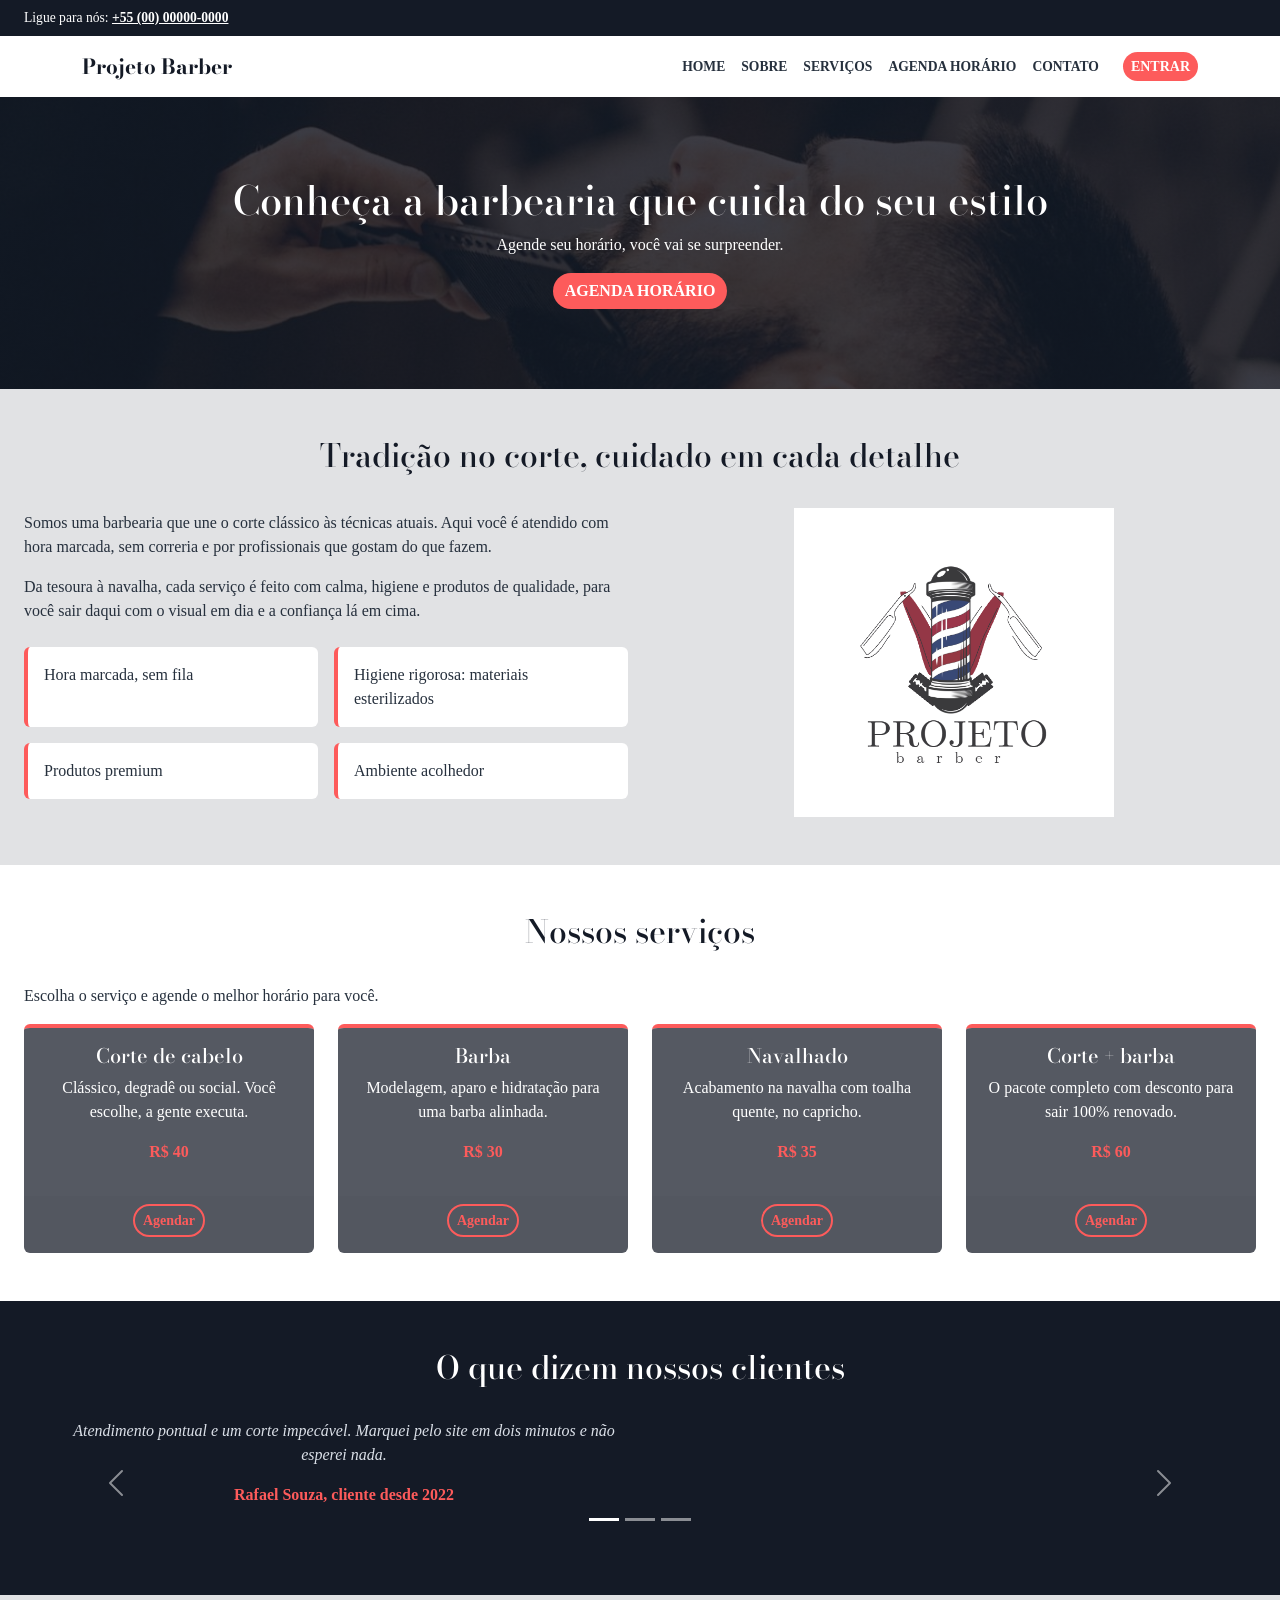
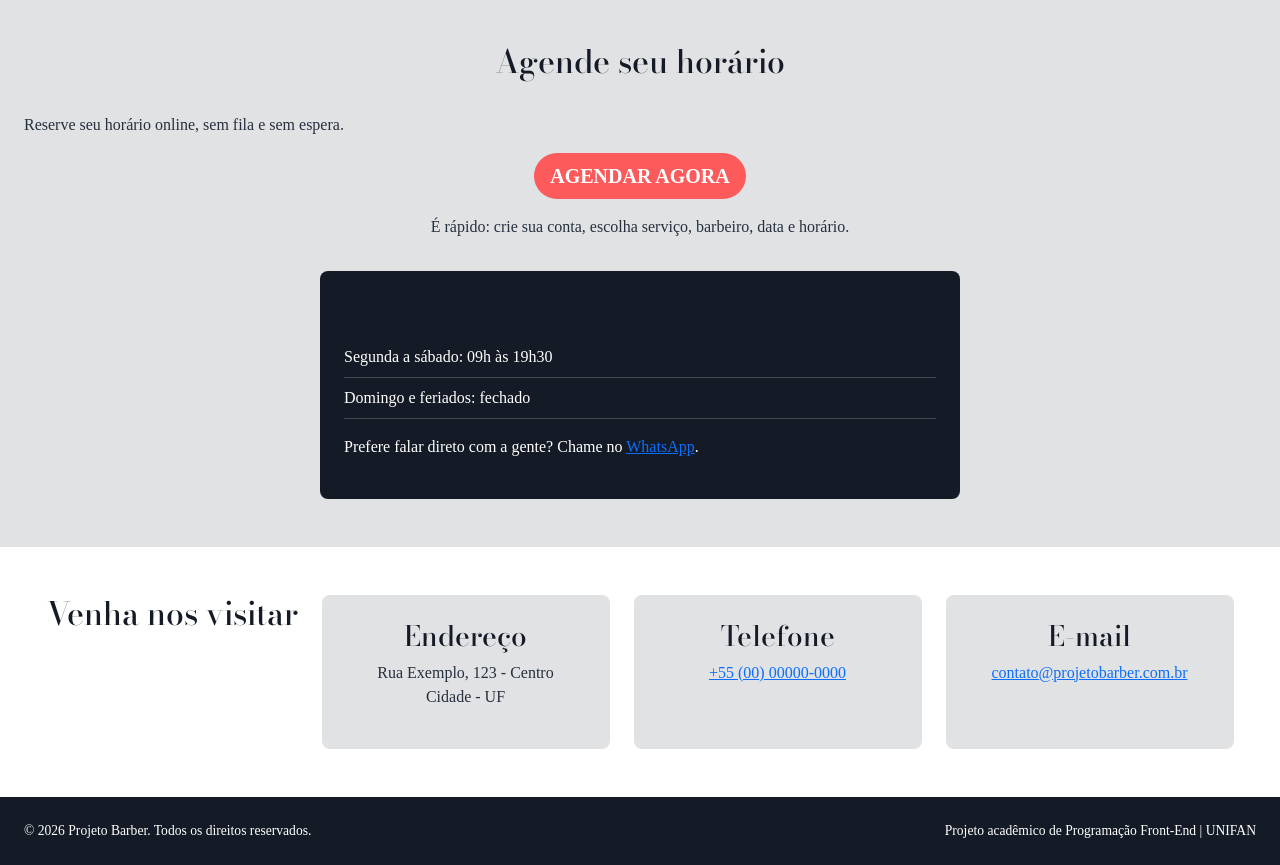
==== commit ba7eac4b: "Versão 6 - Agendamento com JavaScript" ====
--- a/index.html
+++ b/index.html
@@ -35,7 +35,7 @@
             <li class="nav-item"><a class="nav-link" href="#home">Home</a></li>
             <li class="nav-item"><a class="nav-link" href="#sobre">Sobre</a></li>
             <li class="nav-item"><a class="nav-link" href="#servicos">Serviços</a></li>
-            <li class="nav-item"><a class="nav-link" href="#agendamento">Agenda horário</a></li>
+            <li class="nav-item"><a class="nav-link" href="agendamento.html">Agenda horário</a></li>
             <li class="nav-item"><a class="nav-link" href="#contato">Contato</a></li>
 
             <li class="nav-item ms-lg-3" id="menuUsuario"></li>
@@ -51,7 +51,7 @@
       <h1>Conheça a barbearia que cuida do seu estilo</h1>
       <p>Agende seu horário, você vai se surpreender.</p>
 
-      <a href="#agendamento" class="btn btn-barbearia">Agenda horário</a>
+      <a href="agendamento.html" class="btn btn-barbearia">Agenda horário</a>
     </section>
 
     <section id="sobre">
@@ -96,7 +96,7 @@
               <p class="fw-bold">R$ 40</p>
             </div>
             <div class="card-footer border-0 pb-3">
-              <a href="#agendamento" class="btn btn-outline-barbearia btn-sm">Agendar</a>
+              <a href="agendamento.html?servico=corte" class="btn btn-outline-barbearia btn-sm">Agendar</a>
             </div>
           </div>
         </div>
@@ -109,7 +109,7 @@
               <p class="fw-bold">R$ 30</p>
             </div>
             <div class="card-footer border-0 pb-3">
-              <a href="#agendamento" class="btn btn-outline-barbearia btn-sm">Agendar</a>
+              <a href="agendamento.html?servico=barba" class="btn btn-outline-barbearia btn-sm">Agendar</a>
             </div>
           </div>
         </div>
@@ -122,7 +122,7 @@
               <p class="fw-bold">R$ 35</p>
             </div>
             <div class="card-footer border-0 pb-3">
-              <a href="#agendamento" class="btn btn-outline-barbearia btn-sm">Agendar</a>
+              <a href="agendamento.html?servico=navalhado" class="btn btn-outline-barbearia btn-sm">Agendar</a>
             </div>
           </div>
         </div>
@@ -135,7 +135,7 @@
               <p class="fw-bold">R$ 60</p>
             </div>
             <div class="card-footer border-0 pb-3">
-              <a href="#agendamento" class="btn btn-outline-barbearia btn-sm">Agendar</a>
+              <a href="agendamento.html?servico=combo" class="btn btn-outline-barbearia btn-sm">Agendar</a>
             </div>
           </div>
         </div>
@@ -193,55 +193,17 @@
 
     <section id="agendamento">
       <h2>Agende seu horário</h2>
-      <p>Preencha os dados abaixo e entraremos em contato para confirmar.</p>
-
-      <form class="row g-3">
-        <div class="col-md-6">
-          <label for="nome" class="form-label">Nome completo</label>
-          <input type="text" class="form-control" id="nome" name="nome" autocomplete="name" required>
-        </div>
-
-        <div class="col-md-6">
-          <label for="telefone" class="form-label">Telefone (WhatsApp)</label>
-          <input type="tel" class="form-control" id="telefone" name="telefone" autocomplete="tel" placeholder="(00) 00000-0000" required>
-        </div>
-
-        <div class="col-12">
-          <label for="servico" class="form-label">Serviço</label>
-          <select class="form-select" id="servico" name="servico" required>
-            <option value="" selected disabled>Selecione um serviço</option>
-            <option value="corte">Corte de cabelo</option>
-            <option value="barba">Barba</option>
-            <option value="navalhado">Navalhado</option>
-            <option value="combo">Corte + barba</option>
-          </select>
-        </div>
-
-        <div class="col-md-6">
-          <label for="data" class="form-label">Data</label>
-          <input type="date" class="form-control" id="data" name="data" required>
-        </div>
-
-        <div class="col-md-6">
-          <label for="hora" class="form-label">Horário</label>
-          <input type="time" class="form-control" id="hora" name="hora" min="09:00" max="20:00" required>
-        </div>
-
-        <div class="col-12">
-          <label for="observacoes" class="form-label">Observações (opcional)</label>
-          <textarea class="form-control" id="observacoes" name="observacoes" rows="3"></textarea>
-        </div>
-
-        <div class="col-12">
-          <button type="submit" class="btn btn-barbearia">Solicitar agendamento</button>
-        </div>
-      </form>
+      <p>Reserve seu horário online, sem fila e sem espera.</p>
+
+      <div class="text-center mb-4">
+        <a href="agendamento.html" class="btn btn-barbearia btn-lg">Agendar agora</a>
+        <p class="mt-3 mb-0">É rápido: crie sua conta, escolha serviço, barbeiro, data e horário.</p>
+      </div>
 
       <aside>
         <h3>Horário de funcionamento</h3>
         <ul>
-          <li>Segunda a sexta: 09h às 20h</li>
-          <li>Sábado: 08h às 18h</li>
+          <li>Segunda a sábado: 09h às 19h30</li>
           <li>Domingo e feriados: fechado</li>
         </ul>
         <p>Prefere falar direto com a gente? Chame no <a href="https://wa.me/5500000000000" target="_blank" rel="noopener">WhatsApp</a>.</p>
--- a/css/paginas.css
+++ b/css/paginas.css
@@ -62,6 +62,156 @@
   color: var(--cor-texto-suave);
 }
 
+.opcoes-grade {
+  display: grid;
+  grid-template-columns: repeat(auto-fit, minmax(9rem, 1fr));
+  gap: 0.6rem;
+}
+
+.btn-opcao {
+  display: flex;
+  flex-direction: column;
+  align-items: center;
+  justify-content: center;
+  gap: 0.1rem;
+  width: 100%;
+  padding: 0.6rem 0.5rem;
+  color: var(--cor-texto);
+  background-color: #fff;
+  border: 2px solid #d5d8dd;
+  border-radius: 10px;
+  transition: border-color 0.2s, background-color 0.2s, color 0.2s;
+}
+
+.btn-opcao:hover {
+  color: var(--cor-texto);
+  border-color: var(--cor-destaque);
+}
+
+.btn-check:checked + .btn.btn-opcao {
+  color: #fff;
+  background-color: var(--cor-destaque);
+  border-color: var(--cor-destaque);
+}
+
+.btn-check:focus-visible + .btn.btn-opcao {
+  outline: 3px solid var(--cor-escura);
+  outline-offset: 2px;
+}
+
+.btn-check:disabled + .btn.btn-opcao {
+  color: #8a9099;
+  background-color: #eceef1;
+  border-color: #eceef1;
+  text-decoration: line-through;
+  opacity: 1;
+  cursor: not-allowed;
+}
+
+.opcao__titulo {
+  font-weight: bold;
+}
+
+.opcao__detalhe {
+  font-size: 0.85rem;
+}
+
+.grade-horarios {
+  display: grid;
+  grid-template-columns: repeat(auto-fill, minmax(5.5rem, 1fr));
+  gap: 0.5rem;
+}
+
+.dica-horarios {
+  margin: 0;
+  font-size: 0.9rem;
+  color: var(--cor-texto-suave);
+}
+
+.resumo {
+  position: sticky;
+  top: 1rem;
+  padding: 1.5rem;
+  color: #fff;
+  background-color: var(--cor-escura);
+  border-radius: 12px;
+  box-shadow: 0 6px 24px rgba(20, 26, 38, 0.2);
+}
+
+.resumo h2 {
+  color: #fff;
+}
+
+.resumo dl {
+  margin: 0 0 1rem;
+}
+
+.resumo dt {
+  font-size: 0.8rem;
+  font-weight: normal;
+  opacity: 0.75;
+}
+
+.resumo dd {
+  margin: 0 0 0.6rem;
+  font-weight: bold;
+}
+
+.resumo__total {
+  display: flex;
+  justify-content: space-between;
+  align-items: baseline;
+  margin: 0;
+  padding-top: 0.8rem;
+  border-top: 1px solid rgba(255, 255, 255, 0.25);
+  font-size: 1.1rem;
+}
+
+.resumo__total strong {
+  font-size: 1.5rem;
+  color: var(--cor-destaque);
+}
+
+.item-agendamento {
+  display: flex;
+  flex-wrap: wrap;
+  justify-content: space-between;
+  gap: 0.75rem 1.5rem;
+  margin-bottom: 0.75rem;
+  padding: 1rem 1.25rem;
+  background-color: #fff;
+  border-left: 5px solid var(--cor-destaque);
+  border-radius: 10px;
+  box-shadow: 0 2px 10px rgba(20, 26, 38, 0.08);
+}
+
+.item-agendamento--inativo {
+  border-left-color: #b8bcc3;
+  opacity: 0.75;
+}
+
+.item-agendamento p {
+  margin: 0;
+  font-size: 0.95rem;
+}
+
+.item-agendamento__acoes {
+  display: flex;
+  align-items: center;
+  gap: 1rem;
+}
+
+.item-agendamento__valor {
+  font-size: 1.1rem;
+  color: var(--cor-escura);
+}
+
+@media (max-width: 991px) {
+  .resumo {
+    position: static;
+  }
+}
+
 @media (max-width: 575px) {
   .pagina {
     padding: 2rem 1rem;
@@ -70,4 +220,9 @@
   .auth-card {
     padding: 1.5rem 1.25rem;
   }
+
+  .item-agendamento__acoes {
+    width: 100%;
+    justify-content: space-between;
+  }
 }
